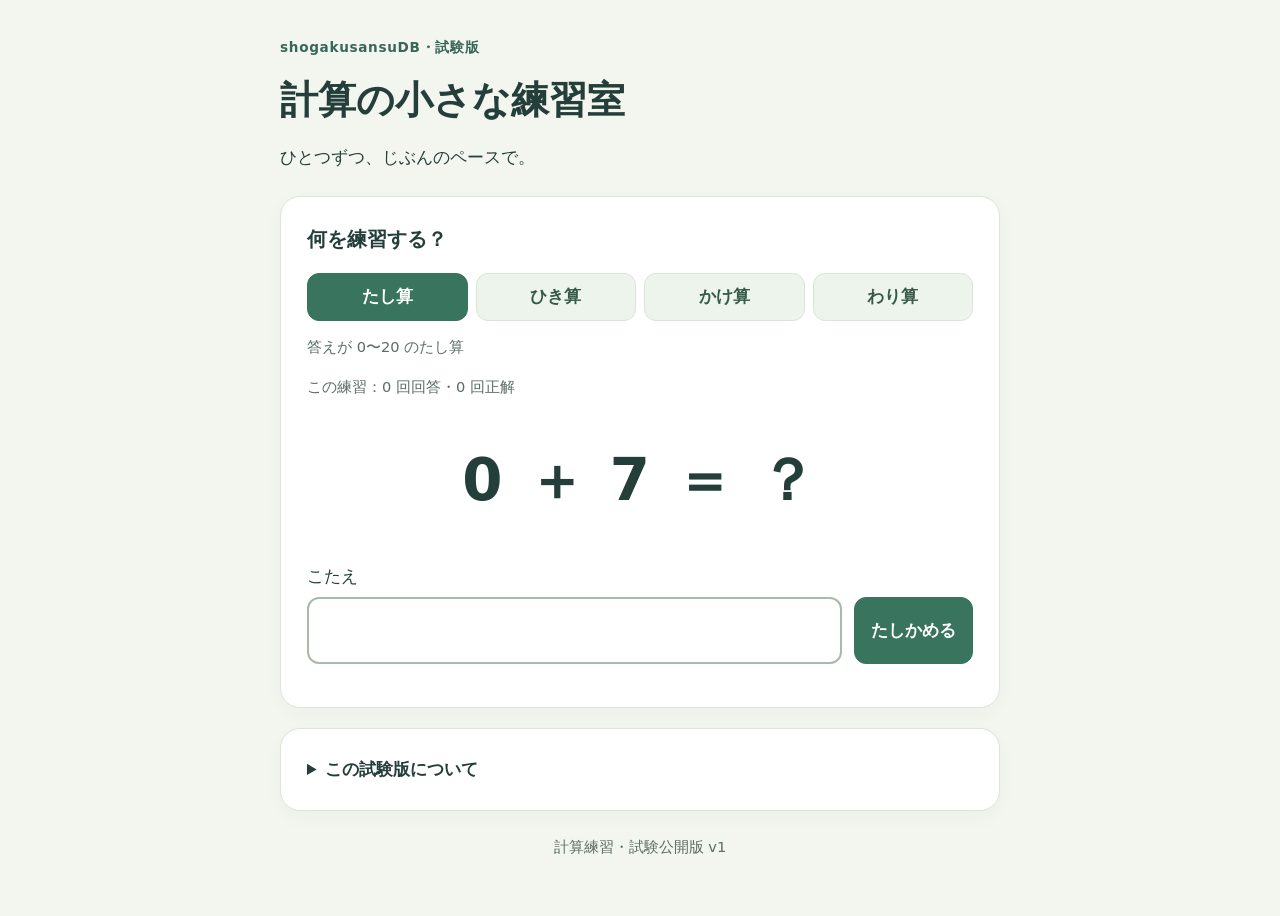
==== docs/index.html @ f967eb55 "Publish experimental arithmetic practice with provenance and verification" ====
<!doctype html>
<html lang="ja">
<head>
  <meta charset="utf-8"><meta name="viewport" content="width=device-width,initial-scale=1">
  <meta name="referrer" content="no-referrer">
  <meta http-equiv="Content-Security-Policy" content="default-src 'self'; script-src 'self'; style-src 'self'; connect-src 'none'; img-src 'none'; object-src 'none'; base-uri 'none'; form-action 'none'">
  <title>計算の小さな練習室｜shogakusansuDB 試験版</title>
  <link rel="stylesheet" href="./style.css"><script type="module" src="./client.mjs"></script>
</head>
<body>
  <main>
    <header><span class="tag">shogakusansuDB・試験版</span><h1>計算の小さな練習室</h1><p>ひとつずつ、じぶんのペースで。</p></header>
    <section class="card" aria-labelledby="practice-title">
      <h2 id="practice-title">何を練習する？</h2>
      <nav id="modes" aria-label="計算の種類">
        <button type="button" data-mode="add" aria-pressed="true">たし算</button><button type="button" data-mode="sub" aria-pressed="false">ひき算</button><button type="button" data-mode="mul" aria-pressed="false">かけ算</button><button type="button" data-mode="div" aria-pressed="false">わり算</button>
      </nav>
      <p id="range" class="muted"></p><p id="count" class="muted"></p>
      <p id="question" class="equation" aria-label="問題"></p>
      <form id="answer-form" novalidate>
        <label for="answer">こたえ</label><div class="answer-row"><input id="answer" type="text" inputmode="numeric" autocomplete="off" maxlength="8" aria-describedby="input-message"><button id="submit" type="submit">たしかめる</button></div>
      </form>
      <p id="input-message" role="status"></p>
      <section id="result" aria-live="polite" hidden><h2 id="verdict"></h2><p id="solution" class="solution"></p><p id="explanation"></p><button id="next" type="button">つぎの問題</button></section>
      <p id="storage-message" class="muted" role="status"></p>
    </section>
    <details class="card"><summary>この試験版について</summary>
      <p>一般的な四則計算だけの練習ツールです。問題文・説明・画面は、この試験版用にAIの支援で新しく作成しました。教科書の文章・画像や、既存DBの教材を配信していません。</p>
      <p>機械による全問題の数値検査と画面検査を行っています。教師による独立確認は未実施です。成績、理解度、苦手の原因や教育効果を判定する機能はありません。</p>
      <p>記録はこのブラウザー内だけに保存します。氏名の入力、広告、解析サービス、外部への回答送信はありません。ブラウザーのデータを消すと記録も消えます。</p>
      <p>公開ソースへの掲載は、第三者の権利や商用再利用を一括して許諾するものではありません。数学的な事実そのものに独占的な利用条件を設定しません。詳細は<a href="./NOTICE.txt">由来と利用条件</a>をご覧ください。</p>
      <button id="report" type="button">不具合の報告メモを保存</button><p id="report-message" role="status"></p>
      <p>保存したメモは自動送信されません。回答履歴はメモに含めません。報告先：<a href="mailto:yggdrasil.w@gmail.com?subject=shogakusansuDB%20%E8%A8%88%E7%AE%97%E8%A9%A6%E9%A8%93%E7%89%88">yggdrasil.w@gmail.com</a>（メールアプリが開きます）。</p>
      <button id="clear" type="button" class="secondary">この試験版の記録を消す</button>
    </details>
    <footer>計算練習・試験公開版 v1</footer>
  </main>
</body>
</html>
---- docs/style.css ----
:root{font-family:system-ui,sans-serif;color:#243e3a;background:#f3f6ee;line-height:1.7;font-size:17px}*{box-sizing:border-box}body{margin:0}main{max-width:760px;margin:auto;padding:32px 20px}header{margin-bottom:24px}h1{font-size:clamp(1.6rem,5vw,2.25rem);line-height:1.4;margin:12px 0}h2{font-size:1.15rem;margin:0 0 16px}.tag{color:#38675a;font-size:.8rem;font-weight:700;letter-spacing:.05em}.card{background:white;border:1px solid #dbe5d8;border-radius:20px;padding:26px;margin-bottom:20px;box-shadow:0 6px 20px #243e3a08}nav{display:grid;grid-template-columns:repeat(4,1fr);gap:8px}button,input{font:inherit}button{cursor:pointer;border:1px solid #39745e;background:#39745e;color:white;border-radius:12px;min-height:48px;padding:10px 16px;font-weight:600}nav button{padding:8px 4px;background:#edf4ec;color:#365948;border-color:#d8e5d6}nav button[aria-pressed=true]{background:#39745e;color:white;border-color:#39745e}button:hover{filter:brightness(.95)}button:disabled{opacity:.55;cursor:default}button:focus-visible,input:focus-visible,a:focus-visible,summary:focus-visible{outline:3px solid #d79925;outline-offset:3px}.muted,footer{color:#5b6d64;font-size:.86rem}.equation{font-size:clamp(2rem,8vw,3.4rem);font-weight:700;text-align:center;margin:32px 0;letter-spacing:.04em}.answer-row{display:flex;gap:12px;margin-top:6px}input{min-width:0;flex:1;width:100%;border:2px solid #a7bba9;border-radius:12px;padding:10px 14px;font-size:1.5rem}.solution{font-size:1.4rem;font-weight:700}#input-message{color:#8c461a}#result{border-top:1px solid #dbe5d8;margin-top:20px;padding-top:20px}summary{cursor:pointer;font-weight:700}.secondary{background:white;color:#365948}details p{font-size:.9rem}a{color:#286d54}footer{text-align:center;margin:24px 0}[hidden]{display:none!important}@media(max-width:440px){main{padding:24px 12px}.card{padding:20px 16px}nav{grid-template-columns:repeat(2,1fr)}.answer-row{gap:8px}.answer-row button{padding:10px 12px}#report,#clear{width:100%}}
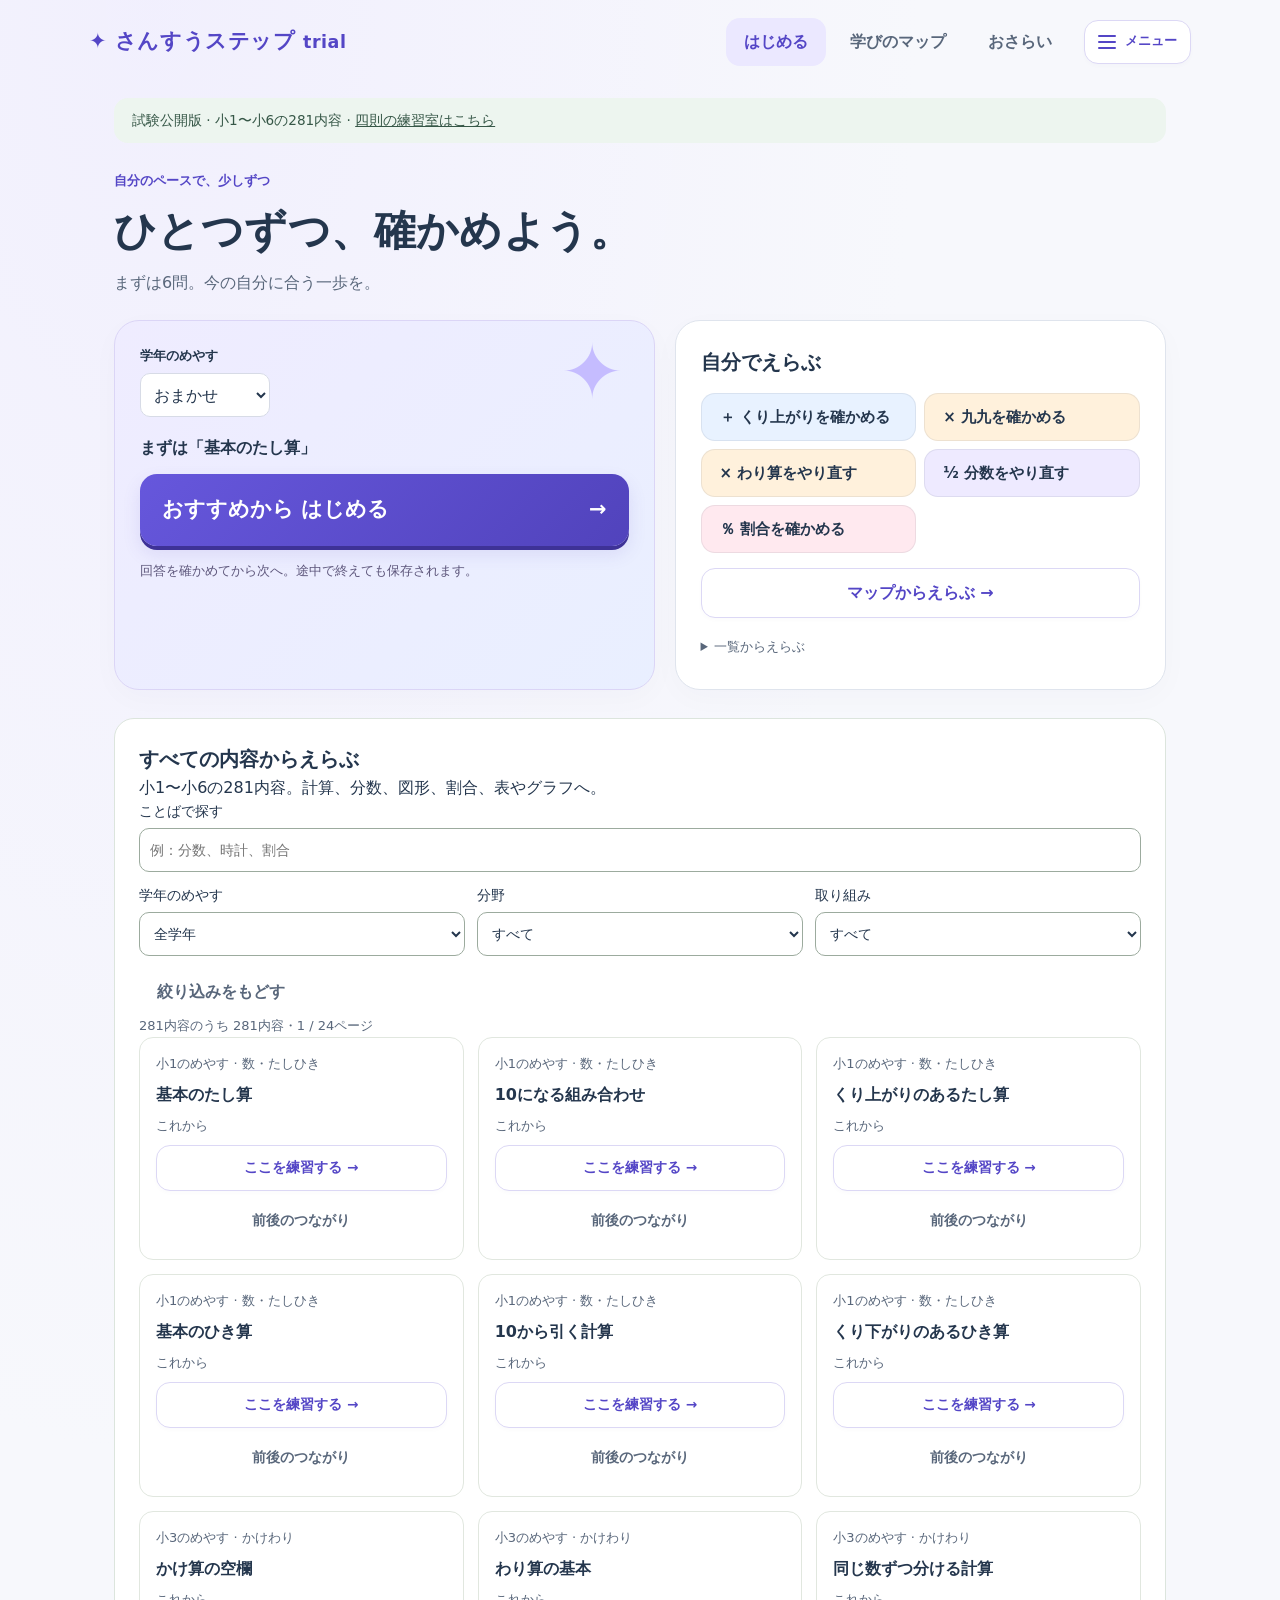
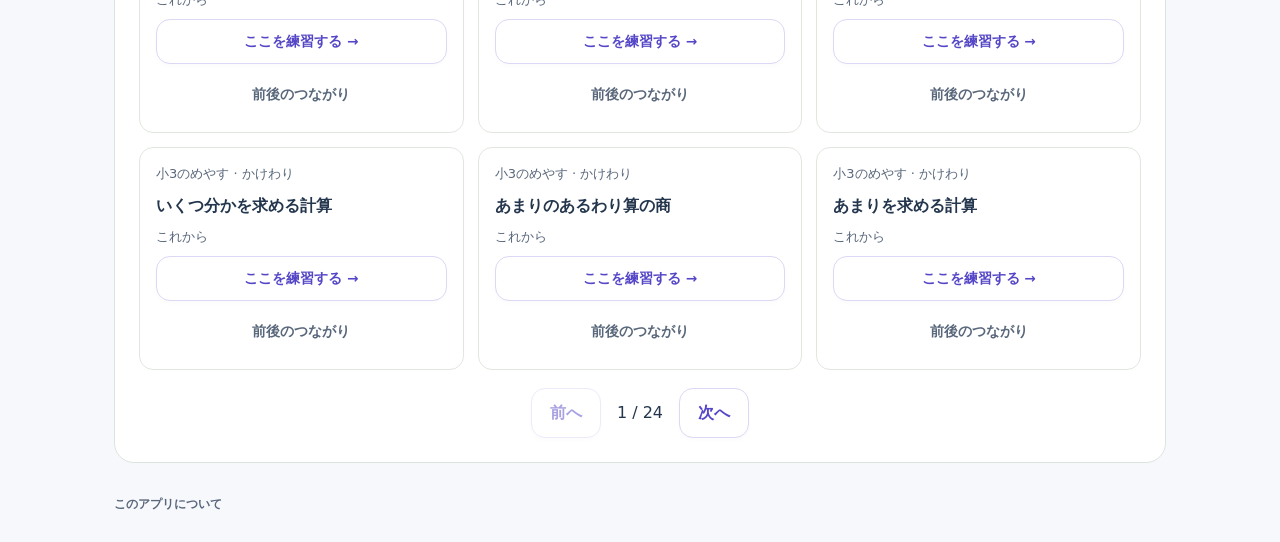
==== commit ca8347f9: "Expand trial to all 281 elementary math contents" ====
--- a/docs/index.html
+++ b/docs/index.html
@@ -1,39 +1,34 @@
-<!doctype html>
-<html lang="ja">
-<head>
-  <meta charset="utf-8"><meta name="viewport" content="width=device-width,initial-scale=1">
-  <meta name="referrer" content="no-referrer">
-  <meta http-equiv="Content-Security-Policy" content="default-src 'self'; script-src 'self'; style-src 'self'; connect-src 'none'; img-src 'none'; object-src 'none'; base-uri 'none'; form-action 'none'">
-  <title>計算の小さな練習室｜shogakusansuDB 試験版</title>
-  <link rel="stylesheet" href="./style.css"><script type="module" src="./client.mjs"></script>
-</head>
-<body>
-  <main>
-    <header><span class="tag">shogakusansuDB・試験版</span><h1>計算の小さな練習室</h1><p>ひとつずつ、じぶんのペースで。</p></header>
-    <section class="card" aria-labelledby="practice-title">
-      <h2 id="practice-title">何を練習する？</h2>
-      <nav id="modes" aria-label="計算の種類">
-        <button type="button" data-mode="add" aria-pressed="true">たし算</button><button type="button" data-mode="sub" aria-pressed="false">ひき算</button><button type="button" data-mode="mul" aria-pressed="false">かけ算</button><button type="button" data-mode="div" aria-pressed="false">わり算</button>
-      </nav>
-      <p id="range" class="muted"></p><p id="count" class="muted"></p>
-      <p id="question" class="equation" aria-label="問題"></p>
-      <form id="answer-form" novalidate>
-        <label for="answer">こたえ</label><div class="answer-row"><input id="answer" type="text" inputmode="numeric" autocomplete="off" maxlength="8" aria-describedby="input-message"><button id="submit" type="submit">たしかめる</button></div>
-      </form>
-      <p id="input-message" role="status"></p>
-      <section id="result" aria-live="polite" hidden><h2 id="verdict"></h2><p id="solution" class="solution"></p><p id="explanation"></p><button id="next" type="button">つぎの問題</button></section>
-      <p id="storage-message" class="muted" role="status"></p>
-    </section>
-    <details class="card"><summary>この試験版について</summary>
-      <p>一般的な四則計算だけの練習ツールです。問題文・説明・画面は、この試験版用にAIの支援で新しく作成しました。教科書の文章・画像や、既存DBの教材を配信していません。</p>
-      <p>機械による全問題の数値検査と画面検査を行っています。教師による独立確認は未実施です。成績、理解度、苦手の原因や教育効果を判定する機能はありません。</p>
-      <p>記録はこのブラウザー内だけに保存します。氏名の入力、広告、解析サービス、外部への回答送信はありません。ブラウザーのデータを消すと記録も消えます。</p>
-      <p>公開ソースへの掲載は、第三者の権利や商用再利用を一括して許諾するものではありません。数学的な事実そのものに独占的な利用条件を設定しません。詳細は<a href="./NOTICE.txt">由来と利用条件</a>をご覧ください。</p>
-      <button id="report" type="button">不具合の報告メモを保存</button><p id="report-message" role="status"></p>
-      <p>保存したメモは自動送信されません。回答履歴はメモに含めません。報告先：<a href="mailto:yggdrasil.w@gmail.com?subject=shogakusansuDB%20%E8%A8%88%E7%AE%97%E8%A9%A6%E9%A8%93%E7%89%88">yggdrasil.w@gmail.com</a>（メールアプリが開きます）。</p>
-      <button id="clear" type="button" class="secondary">この試験版の記録を消す</button>
-    </details>
-    <footer>計算練習・試験公開版 v1</footer>
-  </main>
-</body>
-</html>
+<!doctype html><html lang="ja">
+<meta charset="utf-8"><link rel="icon" href="data:,"><meta name="viewport" content="width=device-width, initial-scale=1"><title>さんすうステップ trial｜小1〜小6の算数</title><meta name="referrer" content="no-referrer"><link rel="stylesheet" href="./curriculum-trial.css"><link rel="stylesheet" href="./relearning.css">
+<body><header><a class="brand" href="./">✦ さんすうステップ <small>trial</small></a><nav aria-label="メニュー"><button id="go-home" class="nav active">はじめる</button><button id="go-map" class="nav">学びのマップ</button><button id="go-review" class="nav">おさらい <span id="due-count"></span></button></nav><button id="menu-toggle" class="menu-toggle secondary" aria-label="メニューと表示設定を開く" aria-haspopup="dialog" aria-controls="settings-drawer" aria-expanded="false"><span class="burger" aria-hidden="true"><i></i><i></i><i></i></span><span>メニュー</span></button></header>
+<main><p class="trial-banner">試験公開版 · 小1〜小6の281内容 · <a href="./arithmetic/">四則の練習室はこちら</a></p><div id="error" role="alert" hidden></div><div id="feedback" role="status" hidden></div>
+<section id="home"><div class="welcome"><span class="eyebrow">自分のペースで、少しずつ</span><h1>ひとつずつ、確かめよう。</h1><p>まずは6問。今の自分に合う一歩を。</p></div><div class="home-grid">
+<section class="start-card"><div class="spark" aria-hidden="true">✦</div><label for="auto-grade">学年のめやす</label><select id="auto-grade"><option value="">おまかせ</option><option value="1">1年</option><option value="2">2年</option><option value="3">3年</option><option value="4">4年</option><option value="5">5年</option><option value="6">6年</option></select><p id="recommended-label"></p><button id="start-recommended" class="big">おすすめから はじめる <span aria-hidden="true">→</span></button><small>回答を確かめてから次へ。途中で終えても保存されます。</small></section>
+<section class="pick-card"><h2>自分でえらぶ</h2><div id="entries" class="quick-picks"></div><button id="browse" class="secondary wide">マップからえらぶ →</button><details><summary>一覧からえらぶ</summary><div class="select-row"><select id="grade" aria-label="学年"><option value="">全学年</option><option value="1">1年</option><option value="2">2年</option><option value="3">3年</option><option value="4">4年</option><option value="5">5年</option><option value="6">6年</option></select><select id="topic" aria-label="学ぶ内容"></select></div><button id="start-selected" class="secondary">これをやってみる</button></details></section></div><section class="trial-browser" aria-labelledby="trial-browser-title">
+<h2 id="trial-browser-title">すべての内容からえらぶ</h2>
+<p>小1〜小6の281内容。計算、分数、図形、割合、表やグラフへ。</p>
+<label for="trial-search">ことばで探す<input id="trial-search" type="search" placeholder="例：分数、時計、割合" autocomplete="off"></label>
+<div class="trial-filters"><label>学年のめやす<select id="trial-grade"><option value="">全学年</option><option value="1">1年</option><option value="2">2年</option><option value="3">3年</option><option value="4">4年</option><option value="5">5年</option><option value="6">6年</option></select></label>
+<label>分野<select id="trial-area"><option value="">すべて</option><option value="0">数・たしひき</option><option value="1">かけわり</option><option value="2">小数・分数</option><option value="3">形・大きさ</option><option value="4">割合・変わり方</option><option value="5">表・グラフ</option><option value="6">考え方・式</option></select></label>
+<label>取り組み<select id="trial-progress"><option value="">すべて</option><option value="new">これから</option><option value="trying">やってみた</option><option value="checked">2問続けてできた</option><option value="review">おさらいの時期</option></select></label></div>
+<button id="trial-reset" class="quiet" type="button">絞り込みをもどす</button>
+<p id="trial-count" class="format" role="status" tabindex="-1"></p><div id="trial-catalog" class="trial-topics"></div>
+<div class="trial-pagination"><button id="trial-prev" class="secondary" type="button">前へ</button><span id="trial-page"></span><button id="trial-next" class="secondary" type="button">次へ</button></div></section><section id="summary" class="summary" hidden></section></section>
+<section id="map-screen" hidden><div class="screen-head"><div><h1>学びのマップ</h1><p>今日の取り組みから、次の一歩へ。</p></div><span id="map-count" class="pill"></span></div><div id="small-path" class="small-path"></div><details id="full-map"><summary>全体マップを自由に見る</summary><div id="domains" class="chips" aria-label="系統"></div><div class="map-toolbar"><div class="legend"><span>○ これから</span><span class="trying">● やってみた</span><span class="checked">✓ 2問できた</span><span class="review">↻ おさらい</span></div><label>学年 <select id="map-grade"><option value="">ぜんぶ</option><option value="1">1年</option><option value="2">2年</option><option value="3">3年</option><option value="4">4年</option><option value="5">5年</option><option value="6">6年</option></select></label></div><div id="tree-scroll" tabindex="0" aria-label="学びのつながり。横と縦にスクロールできます"><div id="tree"></div></div><p class="map-note">線は学びのつながり。色はここでの回答記録です。</p></details></section>
+<section id="review-screen" hidden><div class="screen-head"><div><h1>ちょっと、おさらい</h1><p>前にできたこと、覚えているかな？</p></div></div><div id="due" class="review-list"></div><details class="future"><summary>これからのおさらい</summary><div id="scheduled"></div></details></section>
+<section id="attempt" hidden><div class="attempt-top"><div><span id="mode" class="eyebrow"></span><h1 id="topic-title"></h1></div><button id="pause" class="quiet">おしまい</button></div><div id="steps" class="step-dots" aria-label="今回の取り組み"></div><div class="progress"><span id="bar"></span></div><div id="counter"></div><div class="problem-card"><div class="problem-scroll"><p id="question"></p><div id="visual-task" hidden></div><div id="choice-answers" class="answer-choices" hidden></div></div><form id="answer-form"><div id="answer-fields"></div><div id="format" class="format"></div><div class="answer-actions"><button type="submit" id="check-answer">答えを確かめる</button><button type="button" class="quiet" id="skip">わからない</button></div></form></div><div class="help-actions"><button id="hint" class="secondary">💡 ヒント</button><button id="reveal" class="secondary">答えと図解を見る</button></div></section>
+<section id="result-screen" hidden aria-labelledby="result-title">
+<div class="result-stamp" id="result-mark" aria-hidden="true"></div><h1 id="result-title" tabindex="-1"></h1>
+<div class="result-card"><p id="result-question"></p><div id="result-visual" hidden></div><p id="result-response"></p><p id="result-evidence" class="format"></p></div>
+<div class="result-actions"><button id="review-answer" class="secondary">この問題の答えと考え方を見る</button><button id="next-question">次の問題へ →</button></div><button id="finish-result" class="quiet">ここで終えて保存する</button></section></main><footer><button id="about" class="quiet">このアプリについて</button></footer>
+<dialog id="support-dialog" aria-labelledby="support-title"><div class="dialog-head"><h2 id="support-title">一緒に確かめましょう</h2><button id="close-support" class="quiet" aria-label="解説を閉じる">✕</button></div><div class="dialog-scroll"><div id="support" hidden></div><div id="textbook-lesson" hidden></div></div><button id="back-question" class="wide">閉じて戻る</button></dialog>
+<dialog id="node-dialog" aria-labelledby="node-title"><div class="dialog-head"><h2 id="node-title"></h2><button id="close-node" class="quiet" aria-label="内容を閉じる">✕</button></div><div class="dialog-scroll"><p id="node-status" class="pill"></p><div id="node-relations"></div></div><button id="node-start" class="wide">ここをやってみる →</button></dialog>
+<dialog id="about-dialog" aria-labelledby="about-title"><h2 id="about-title">さんすうステップ</h2><p>回答はこのブラウザーに保存されます。別の端末とは同期しません。</p><p>マップの「2問できた」は、別の問題をヒントなしで2回続けて答えた記録です。内容ぜんぶの理解を決めるものではありません。</p><p>問題えらびやおさらいの間隔は試作中です。</p><button id="export-record" class="secondary">記録を書き出す</button><label for="import-record">書き出した記録を選ぶ</label><input id="import-record" type="file" accept=".json,application/json"><p id="restore-status" role="status"></p><button id="confirm-restore" class="secondary" disabled>確認した記録で復元する</button><button id="export-recovery" class="secondary">復元前の控えを書き出す</button><button id="erase-record" class="quiet">このブラウザーの記録を消す</button><details class="trial-scope"><summary>試験版の範囲・記録・報告</summary>
+<p>全281内容に問題・採点・ヒント・図解・おさらいを接続した試験版です。作図や自由な説明を評価する機能は、まだありません。学年は選ぶためのめやすです。</p>
+<p>教材の本文や画像をそのまま配信せず、このプロジェクトで作成した問題文・計算で描く図・解説を使っています。AIの支援による制作・機械検証を含み、独立教師による全面確認は未実施です。回答記録は理解全体や苦手の原因、教育効果の判定ではありません。</p>
+<p>記録はこのブラウザーに保存します。広告・課金・解析サービス・外部への回答送信はありません。メニューから記録の書き出し・復元ができます。以前の四則trialの記録はそのまま残し、<a href="./arithmetic/">四則の練習室</a>で再開できます。</p>
+<p><a href="./NOTICE.txt">由来と利用条件</a> · <a href="./manifest.json">配信ファイルと検証範囲</a></p>
+<button id="trial-report" class="secondary" type="button">不具合の報告メモを保存</button><p id="trial-report-status" role="status"></p>
+<p>自動送信はしません。報告先：<a href="mailto:yggdrasil.w@gmail.com?subject=shogakusansuDB%20trial">yggdrasil.w@gmail.com</a></p></details><button id="close-about" class="wide">とじる</button></dialog>
+<dialog id="settings-drawer" aria-labelledby="settings-title"><div class="dialog-head"><div><span class="eyebrow">自分に合う、学びの時間</span><h2 id="settings-title">メニューと表示設定</h2></div><button id="close-settings" class="quiet" aria-label="メニューを閉じる">✕</button></div><nav class="drawer-nav" aria-label="画面をえらぶ"><button data-nav="go-home">はじめる <span aria-hidden="true">→</span></button><button data-nav="go-map">学びのマップ <span aria-hidden="true">→</span></button><button data-nav="go-review">おさらい <span aria-hidden="true">→</span></button></nav><p id="drawer-learning-note" class="format" hidden>今の取り組みを終えると、画面を切り替えられます。</p><section class="display-settings"><h3>読みやすさと動き</h3><fieldset><legend>文字の大きさ</legend><div class="setting-options"><label><input type="radio" name="text-size" value="standard" checked>標準</label><label><input type="radio" name="text-size" value="large">大きめ</label><label><input type="radio" name="text-size" value="extra">さらに大きめ</label></div></fieldset><fieldset><legend>画面の動き</legend><div class="setting-options"><label><input type="radio" name="motion" value="system" checked>端末に合わせる</label><label><input type="radio" name="motion" value="reduce">ひかえめ</label></div><p class="format">ひかえめでは、タップの波紋や自動再生を止めます。図解は一段ずつ進められます。</p></fieldset><label class="setting-toggle"><span>数える問題をりんごの絵にする<small>丸の表示にも切り替えられます</small></span><input id="picture-objects" type="checkbox" checked></label><p class="settings-preview">ひとつずつ、確かめよう。<span>12 ＋ 8 ＝ ?</span></p><p class="format">表示設定はこのブラウザーに保存されます。</p></section><button id="record-menu" class="secondary">学習記録の書き出し・復元</button><button id="settings-done" class="wide">この設定で戻る</button></dialog>
+<script src="./browser-client.js"></script><script src="./display-settings.js"></script><script src="./measurement-renderer.js"></script><script src="./textbook-renderer.js"></script><script src="./visual-renderer.js"></script><script src="./curriculum-trial.js"></script><script src="./relearning-ui.js"></script></body></html>
--- a/docs/curriculum-trial.css
+++ b/docs/curriculum-trial.css
@@ -0,0 +1 @@
+.trial-banner{padding:12px 18px;margin:0 0 24px;border-radius:14px;background:#edf5ef;color:#365747;font-size:.85rem}.trial-banner a{color:inherit}.trial-browser{margin-top:28px;padding:24px;background:#fff;border:1px solid #dce5dd;border-radius:20px}.trial-browser h2{margin-top:0}.trial-filters{display:grid;grid-template-columns:repeat(3,minmax(0,1fr));gap:12px;margin:12px 0}.trial-browser label{display:grid;gap:6px;font-size:.86rem}.trial-browser input,.trial-browser select{width:100%;min-width:0;font:inherit;padding:10px;border:1px solid #9cab9e;border-radius:10px;background:white}.trial-topics{display:grid;grid-template-columns:repeat(3,minmax(0,1fr));gap:14px}.trial-topic{min-width:0;border:1px solid #e1e7df;border-radius:14px;padding:16px;display:flex;flex-direction:column;gap:8px}.trial-topic h3{font-size:1rem;margin:0;overflow-wrap:anywhere;flex:1}.trial-topic p{margin:0}.trial-topic button{width:100%;min-height:44px;font-size:.85rem}.trial-pagination{display:flex;align-items:center;justify-content:center;gap:16px;margin-top:18px}.trial-pagination button{min-height:44px}.trial-scope{font-size:.86rem}.trial-scope summary{cursor:pointer}.trial-scope a{color:#286550}.trial-scope button{margin:8px 0}#trial-search:focus-visible{outline:3px solid #c89328;outline-offset:3px}@media(max-width:700px){.trial-topics{grid-template-columns:repeat(2,minmax(0,1fr))}.trial-filters{grid-template-columns:1fr 1fr}.trial-filters label:last-child{grid-column:1/-1}}@media(max-width:440px){.trial-browser{padding:16px}.trial-topics{grid-template-columns:1fr}.trial-filters{gap:8px}.trial-pagination{gap:10px}}
--- a/docs/relearning.css
+++ b/docs/relearning.css
@@ -0,0 +1,83 @@
+:root{color-scheme:light;--ink:#24364d;--muted:#697589;--line:#e4e8ef;--accent:#6457db;--green:#137c61;--orange:#a3610e}*{box-sizing:border-box}[hidden]{display:none!important}body{margin:0;background:#f6f7fc;color:var(--ink);font-family:system-ui,'Yu Gothic',sans-serif;line-height:1.6}button,input,select{font:inherit}button{border:0;border-radius:14px;background:var(--accent);color:white;padding:11px 18px;min-height:44px;cursor:pointer;font-weight:700;transition:transform .15s,background .15s}button:hover{filter:brightness(.97);transform:translateY(-1px)}button:disabled{opacity:.5;cursor:wait}button:focus-visible,a:focus-visible,input:focus-visible,select:focus-visible,summary:focus-visible{outline:3px solid #f0b639;outline-offset:3px}a{color:var(--accent)}header{max-width:1150px;margin:auto;display:flex;align-items:center;justify-content:space-between;padding:18px 24px;gap:20px}.brand{text-decoration:none;font-size:21px;font-weight:850;white-space:nowrap}nav{display:flex;gap:6px}.nav,.quiet{background:transparent;color:var(--muted)}.nav.active{background:#ebe8ff;color:var(--accent)}main{max-width:1100px;margin:auto;padding:14px 24px 20px}h1,h2,p{margin:0}h1{font-size:clamp(28px,4vw,42px);line-height:1.35;letter-spacing:.01em}h2{font-size:20px}.eyebrow{color:var(--accent);font-size:13px;font-weight:700}.welcome{margin:10px 0 25px}.welcome h1{margin:10px 0}.welcome p,.screen-head p{color:var(--muted)}.home-grid{display:grid;grid-template-columns:1.1fr 1fr;gap:20px}.start-card,.pick-card{background:white;border-radius:25px;padding:25px;border:1px solid var(--line)}.start-card{position:relative;background:#eeeaff;overflow:hidden}.spark{position:absolute;right:30px;top:14px;font-size:75px;color:#c5bcff;line-height:1}.start-card label{display:block;font-size:13px;font-weight:700;margin-bottom:6px}.start-card select{position:relative;width:130px}.start-card p{font-weight:700;margin:18px 0 13px;min-height:26px}.big{width:100%;display:flex;justify-content:space-between;font-size:21px;padding:19px 22px;border-radius:17px;box-shadow:0 5px 0 #463aac}.start-card small{display:block;color:#746b96;font-size:12px;margin-top:15px}.quick-picks{display:grid;grid-template-columns:repeat(2,1fr);gap:8px;margin:15px 0}.quick-picks button{background:#f2f4fa;color:var(--ink);font-size:14px;text-align:left}.secondary{background:white;color:var(--accent);border:1px solid #dcd8f5}.wide{width:100%}details{margin-top:13px}summary{cursor:pointer;font-size:13px;color:var(--muted);padding:6px 0}.select-row{display:flex;gap:8px;margin-bottom:8px}select,input{border:1px solid #d7dbe6;background:white;color:var(--ink);border-radius:10px;padding:9px;max-width:100%}#topic{flex:1;min-width:0}.summary{background:#e6f5ee;border-radius:18px;padding:18px 22px;margin-top:20px}.summary h2{margin-bottom:5px}.summary p{color:#49685e}.summary button{margin-top:10px}#feedback{background:#e6f5ee;color:#24664f;border-radius:12px;padding:10px 18px;margin:0 auto 12px;font-weight:700}#feedback.incorrect{background:#fff1dc;color:#86540f}#error{background:#fff0eb;color:#9a3e29;padding:12px;border-radius:12px;margin-bottom:12px}footer{max-width:1100px;margin:auto;padding:0 24px 15px;display:flex;justify-content:space-between;align-items:center;font-size:12px}footer button{font-size:12px;padding-left:0}footer a{color:var(--muted)}.screen-head{display:flex;justify-content:space-between;align-items:center;margin:8px 0 18px;gap:15px}.screen-head h1{font-size:29px}.screen-head p{font-size:14px;margin-top:5px}.pill{display:inline-block;background:#eeebfc;color:var(--accent);border-radius:20px;padding:6px 12px;font-size:13px;white-space:nowrap}.chips{display:flex;gap:7px;overflow:auto;padding-bottom:5px}.chips button{background:#edf0f7;color:var(--muted);font-size:13px;white-space:nowrap}.chips button.active{background:var(--accent);color:white}.map-toolbar{display:flex;align-items:center;justify-content:space-between;gap:12px;margin:12px 0;font-size:12px}.legend{display:flex;gap:12px;flex-wrap:wrap;color:var(--muted)}.checked{color:var(--green)}.trying{color:var(--accent)}.review{color:var(--orange)}#tree-scroll{height:clamp(300px,57vh,620px);overflow:auto;background:#fff;border:1px solid var(--line);border-radius:18px;position:relative;overscroll-behavior:contain}#tree{position:relative;min-width:100%;min-height:100%}.tree-grade{position:absolute;top:0;height:35px;display:grid;place-items:center;font-weight:750;font-size:13px;color:var(--muted);background:#f4f5fb;border-bottom:1px solid var(--line)}.tree-node{position:absolute;min-height:0;height:60px;padding:5px 8px;font-size:12px;line-height:1.35;text-align:left;border:1px solid #d9deea;border-radius:12px;background:white;color:var(--ink);display:flex;gap:6px;align-items:center}.tree-node.checked{background:#e1f5ec;border-color:#9bd3ba;color:#15644c}.tree-node.trying{background:#eeebff;border-color:#b8aff0;color:#5b47bf}.tree-node.review{background:#fff1d7;border-color:#efcb86;color:#845210}.tree-node.related{outline:3px solid #c9bfff}.tree-node .mark{font-size:18px;font-weight:850}.tree-node .node-label{display:-webkit-box;-webkit-box-orient:vertical;-webkit-line-clamp:3;overflow:hidden}.tree-links{position:absolute;inset:0;pointer-events:none}.tree-links path{fill:none;stroke:#ddd7f6;stroke-width:1.5}.tree-links path.highlight{stroke:#7864ce;stroke-width:2.5}.map-note{font-size:12px;color:var(--muted);margin-top:8px}.review-list{display:grid;grid-template-columns:1fr 1fr;gap:12px}.review-row{background:white;border:1px solid var(--line);border-radius:16px;padding:16px;display:flex;align-items:center;justify-content:space-between;gap:10px}.future{margin:20px 0}.scheduled-row{display:flex;justify-content:space-between;gap:12px;border-bottom:1px solid var(--line);padding:8px;font-size:14px}.empty{padding:30px;background:white;border-radius:20px;color:var(--muted)}#attempt{max-width:760px;margin:auto}.attempt-top{display:flex;align-items:center;justify-content:space-between;gap:10px}.attempt-top h1{font-size:21px;margin-top:4px}.progress{height:6px;background:#e6e2f4;border-radius:8px;margin:12px 0 4px}.progress span{display:block;height:100%;background:var(--accent);border-radius:8px;transition:width .3s}#counter{text-align:right;font-size:12px;color:var(--muted);margin-bottom:8px}.problem-card{background:white;border:1px solid var(--line);border-radius:23px;overflow:hidden}.problem-scroll{max-height:calc(100dvh - 350px);min-height:130px;overflow:auto;padding:20px 25px;overscroll-behavior:contain}#question{font-size:clamp(19px,3vw,25px);white-space:pre-line;overflow-wrap:anywhere;line-height:1.65}.visual-board{padding:8px;border-radius:12px;background:#f7f8fc;margin-top:10px}.visual-board svg{display:block;width:100%;max-height:260px;height:auto}.visual-row{display:flex;gap:16px;align-items:center;flex-wrap:wrap}.object-dot,.object-square{font-size:32px;color:var(--accent)}.diagram-description{position:absolute;width:1px;height:1px;clip-path:inset(50%);overflow:hidden}.diagram-choices{display:none}.answer-choices{display:grid;grid-template-columns:1fr 1fr;gap:8px;margin-top:15px}.answer-choices button{background:#f1effc;color:var(--ink);text-align:left;font-size:15px;border:2px solid transparent}.answer-choices button.selected{background:#e2dcff;border-color:var(--accent)}#answer-form{border-top:1px solid var(--line);padding:14px 25px;background:#fafaff;display:grid;grid-template-columns:1fr auto;gap:8px 15px;align-items:center}#answer-fields{display:flex;gap:8px;align-items:center;flex-wrap:wrap}#answer-fields label{font-size:12px;color:var(--muted);display:flex;align-items:center;gap:6px}#answer-fields input{width:115px;font-size:24px;padding:6px 10px}.answer-actions{display:flex;gap:5px;grid-column:2;grid-row:1 / span 2}.format{font-size:12px;color:var(--muted)}.input-switch{background:transparent;color:var(--accent);font-size:12px;padding:4px;min-height:32px}.help-actions{display:flex;justify-content:center;gap:10px;margin:12px 0}.help-actions button{font-size:14px}dialog{border:0;border-radius:23px;box-shadow:0 25px 100px #24314b40;padding:22px;width:min(700px,calc(100% - 24px));max-height:90dvh;color:var(--ink)}dialog::backdrop{background:#27314770;backdrop-filter:blur(3px)}.dialog-head{display:flex;align-items:center;justify-content:space-between;gap:15px;margin-bottom:10px}.dialog-scroll{max-height:calc(90dvh - 160px);overflow:auto;overscroll-behavior:contain;margin-bottom:15px}#support{white-space:pre-line;line-height:1.8;background:#f4f1ff;border-radius:12px;padding:14px;margin-bottom:10px}#textbook-lesson .visual-board svg{max-height:300px}.lesson-controls{display:flex;gap:6px;flex-wrap:wrap}.lesson-controls button{font-size:13px;padding:8px 12px}.relation-list{display:flex;flex-wrap:wrap;gap:7px;margin:8px 0 18px}.relation-list button{font-size:13px}.relation-heading{font-size:14px;color:var(--muted);margin-top:15px}#about-dialog p{margin:12px 0;font-size:14px}@media(max-width:700px){header{padding:12px 14px;flex-direction:column;gap:8px;align-items:stretch}.brand{font-size:19px}nav{justify-content:space-between}.nav{font-size:12px;padding:8px;min-height:38px}main{padding:8px 14px 12px}.welcome{margin:8px 0 16px}.welcome h1{font-size:28px}.welcome h1 br{display:none}.welcome p{font-size:14px}.home-grid{grid-template-columns:1fr;gap:12px}.start-card,.pick-card{padding:17px;border-radius:20px}.start-card p{margin:10px 0;font-size:14px}.big{font-size:18px;padding:15px}.start-card small{font-size:11px;margin-top:12px}.spark{font-size:55px}.pick-card h2{font-size:17px}.quick-picks{margin:10px 0;gap:6px}.quick-picks button{font-size:13px;padding:9px;min-height:38px}.pick-card details{margin-top:5px}.screen-head h1{font-size:24px}.screen-head p{font-size:12px}.map-toolbar{align-items:flex-start;gap:5px}.legend{gap:5px 10px;font-size:10px;max-width:240px}.map-toolbar select{padding:4px}.review-list{grid-template-columns:1fr}.attempt-top h1{font-size:18px}.problem-scroll{max-height:calc(100dvh - 390px);padding:15px;min-height:125px}.visual-board svg{max-height:190px}#answer-form{padding:12px 15px;grid-template-columns:1fr}.answer-actions{grid-column:1;grid-row:auto;justify-content:space-between}.answer-actions button[type=submit]{flex:1}#answer-fields input{width:100px;font-size:22px}#question{font-size:19px}.answer-choices{grid-template-columns:1fr}.answer-choices button{font-size:14px;padding:10px}.help-actions{margin:8px 0}footer{padding:0 14px 8px}dialog{padding:16px}.screen-head{margin-top:6px}}@media(prefers-reduced-motion:reduce){*{animation:none!important;transition:none!important;scroll-behavior:auto!important}}
+body.learning header{height:65px;padding:10px 24px;flex-direction:row}body.learning header nav,body.learning footer{display:none}body.learning main{height:calc(100dvh - 65px);display:flex;flex-direction:column;padding-bottom:10px}body.learning #attempt{flex:1;min-height:0;display:flex;flex-direction:column;width:100%}body.learning #feedback,body.learning .attempt-top,body.learning .help-actions,body.learning #answer-form{flex-shrink:0}body.learning .problem-card{flex:1;min-height:0;display:flex;flex-direction:column}body.learning .problem-scroll{flex:1;min-height:0;max-height:none}#textbook-lesson .actions{display:flex;gap:7px;flex-wrap:wrap;margin-top:12px}#textbook-lesson .actions button{font-size:13px;padding:8px 12px}
+.home-grid>*{min-width:0}.select-row{min-width:0;width:100%}.select-row select{min-width:0}body:not(.learning) #home details select{width:100%}#home .select-row #grade{width:86px;flex-shrink:0}
+.summary{display:flex;justify-content:space-between;align-items:center;gap:8px}.summary button{margin-top:0;font-size:13px;min-height:38px}.welcome h1 br{display:none}@media(max-width:700px){.welcome h1{font-size:28px}.start-card label{display:inline-block;margin:0 10px 0 0}.summary{padding:12px 15px;font-size:14px;margin-top:12px}}
+#summary{display:flex;justify-content:space-between;align-items:center;gap:8px}#summary button{margin-top:0;font-size:13px;min-height:38px}@media(max-width:700px){#home .start-card label{display:inline-block;margin:0 10px 0 0}#summary{padding:12px 15px;font-size:14px;margin-top:12px}}
+#textbook-lesson .diagram-choices{display:block}.problem-scroll.equation{display:grid;place-items:center}.problem-scroll.equation #question{font-size:clamp(30px,5vw,48px);font-weight:750}
+.math-fraction{display:inline-flex;flex-direction:column;align-items:stretch;vertical-align:middle;line-height:1.05;text-align:center;margin:0 .15em;font-variant-numeric:tabular-nums;white-space:nowrap}.math-fraction .fraction-numerator{display:block;padding:0 .18em .12em;border-bottom:.065em solid currentColor;min-width:.85em}.math-fraction .fraction-denominator{display:block;padding:.12em .18em 0}.fraction-input{display:flex;flex-direction:column;align-items:stretch;gap:6px;padding:0 5px}#answer-fields .fraction-input label{display:flex;justify-content:flex-end}#answer-fields .fraction-input label:first-child{padding-bottom:7px;border-bottom:2px solid var(--ink)}#answer-fields .fraction-input input{text-align:center;width:100px;padding:3px 8px;font-size:22px}#answer-fields .fraction-input label{font-size:11px}
+.fraction-input{margin-left:30px}#answer-fields .fraction-input label{position:relative}.fraction-field-label{position:absolute;right:calc(100% + 8px);white-space:nowrap}
+/* Small, concrete steps and a quiet space to review each answer. */
+.topic-pick{background:var(--topic-color,#eeeaff);color:var(--ink);text-align:left;border:1px solid #24364d15;overflow-wrap:anywhere}.quick-picks .topic-pick{background:var(--topic-color)}.chips button:not(.active){background:var(--topic-color)}
+.small-path{background:white;border:1px solid var(--line);border-radius:22px;padding:22px;display:grid;gap:12px;margin-bottom:18px}.small-path h2:not(:first-child){margin-top:8px}.small-path>button{font-size:19px;width:100%}.path-relations{display:grid;grid-template-columns:repeat(3,1fr);gap:10px}#full-map>summary{font-size:16px;color:var(--accent);font-weight:700;padding:12px 0}
+#summary{display:block}#summary h2{font-size:20px}.summary-records{display:grid;grid-template-columns:repeat(3,1fr);gap:12px;margin:15px 0}.summary-record{background:#ffffffba;border-radius:14px;padding:14px;font-size:13px}.summary-record p{margin-top:5px}#summary button{margin-top:5px}
+.step-dots{display:flex;gap:6px;flex-shrink:0;margin-top:10px}.step-dots span{width:27px;height:27px;border-radius:50%;background:#eeebfc;color:var(--muted);display:grid;place-items:center;font-size:12px;font-weight:750}.step-dots .done{background:#d9f3e6;color:var(--green)}.step-dots .current{background:var(--accent);color:white}#topic-title{background:var(--topic-color);padding:3px 10px;border-radius:10px}.help-actions #hint{background:#fff4d9;color:#805716}.help-actions #reveal{background:#e8f2ff;color:#275b88}
+#result-screen{max-width:760px;margin:12px auto 24px}#result-title{font-size:clamp(23px,4vw,32px);margin:10px 0 18px}.result-stamp{width:52px;height:52px;display:grid;place-items:center;border-radius:18px;background:#fff1d7;font-size:28px}.correct .result-stamp{background:#d9f3e6;color:var(--green);animation:stamp-in .25s ease-out}.result-card{background:white;border-radius:22px;border:1px solid var(--line);padding:24px;overflow-wrap:anywhere}#result-question{white-space:pre-line;font-size:21px}#result-response{background:#f2efff;border-radius:12px;padding:12px;margin:16px 0;font-weight:700}.result-actions{display:flex;gap:12px;justify-content:space-between;margin-top:18px}.result-actions button{flex:1}#result-visual .diagram-choices{display:none}
+@keyframes stamp-in{from{transform:scale(.85)}to{transform:scale(1)}}
+@media(max-width:700px){.small-path{padding:17px}.path-relations,.summary-records{grid-template-columns:1fr}.result-actions{flex-direction:column}.result-card{padding:18px}#result-question{font-size:18px}.step-dots{gap:5px}.step-dots span{width:23px;height:23px}.progress{margin-top:6px}#map-count{white-space:normal}.screen-head{flex-wrap:wrap}#summary{padding:17px}#summary h2{font-size:18px}}
+@media(prefers-reduced-motion:reduce){.correct .result-stamp{animation:none}}
+
+/* A quiet paper surface, clearer controls, and browser-local reading settings. */
+:root{--reading-scale:1;--accent:#5446c6;--muted:#59677b;--line:#dfe4ed}
+:root[data-text-size=large]{--reading-scale:1.15}
+:root[data-text-size=extra]{--reading-scale:1.3}
+body{background:radial-gradient(ellipse at 12% 0%,#ece8ff88,transparent 48%),#f7f8fc}
+header{gap:14px}.brand{letter-spacing:.025em}header>nav{margin-left:auto}
+button{position:relative;overflow:hidden;touch-action:manipulation;transition:transform .16s ease,box-shadow .16s ease,background .16s ease}
+button:active:not(:disabled){transform:translateY(1px) scale(.98)}
+button:disabled{cursor:default}
+.secondary{box-shadow:0 2px 4px #24364d05}
+.start-card,.pick-card,.small-path,.result-card{box-shadow:0 8px 30px #27344d06}
+.start-card{background:linear-gradient(135deg,#efecff,#e9efff);border-color:#dbd5f6}
+.big{background:linear-gradient(135deg,#6657dc,#5143bc);box-shadow:0 4px 0 #3e3297,0 8px 18px #5547bc20}
+.big:active:not(:disabled){box-shadow:0 1px 0 #3e3297;transform:translateY(3px)}
+.welcome p{font-size:calc(16px * var(--reading-scale))}
+.eyebrow,.start-card label,summary,.format{font-size:calc(13px * var(--reading-scale))}
+.start-card small{font-size:calc(13px * var(--reading-scale));color:#5e577c}
+.quick-picks button,.answer-choices button,.help-actions button{font-size:calc(15px * var(--reading-scale));min-height:48px}
+#question,#result-question{font-size:calc(clamp(19px,3vw,25px) * var(--reading-scale))}
+.problem-scroll.equation #question{font-size:calc(clamp(30px,5vw,48px) * var(--reading-scale))}
+#support,.lesson-caption,.settings-preview{font-size:calc(17px * var(--reading-scale))}
+.answer-choices button{border:2px solid #e8e4f8;background:#f7f5ff;border-radius:15px;line-height:1.65}
+.answer-choices button.selected{border-color:var(--accent);box-shadow:inset 4px 0 var(--accent);background:#ece7ff}
+select,input{min-height:44px}#answer-fields input:focus{border-color:var(--accent);box-shadow:0 0 0 3px #6457db16}
+.menu-toggle{display:flex;align-items:center;gap:9px;white-space:nowrap;font-size:13px;padding:10px 13px;flex-shrink:0}
+.burger{display:flex;flex-direction:column;gap:4px;width:18px}.burger i{display:block;height:2px;width:100%;border-radius:2px;background:currentColor}
+#menu-toggle[aria-expanded=true] .burger i:first-child{transform:translateY(6px) rotate(45deg)}
+#menu-toggle[aria-expanded=true] .burger i:nth-child(2){opacity:0}
+#menu-toggle[aria-expanded=true] .burger i:last-child{transform:translateY(-6px) rotate(-45deg)}
+.burger i{transition:transform .2s,opacity .2s}
+#settings-drawer{position:fixed;inset:0 0 0 auto;margin:0;width:min(420px,100%);height:100dvh;max-height:100dvh;border-radius:26px 0 0 26px;padding:26px;overflow-y:auto;overscroll-behavior:contain}
+#settings-drawer[open]{animation:drawer-in .22s ease-out}
+#settings-drawer h2{font-size:21px;margin-top:6px}#settings-drawer h3{font-size:17px;margin:0 0 14px}
+.drawer-nav{display:grid;gap:8px;margin:22px 0}.drawer-nav button{display:flex;width:100%;justify-content:space-between;text-align:left;background:#f3f4f9;color:var(--ink)}
+.drawer-nav button.active{background:#ebe7ff;color:var(--accent)}
+.display-settings{border-top:1px solid var(--line);padding-top:20px;margin:18px 0}
+.display-settings fieldset{padding:0;border:0;margin:0 0 20px;min-width:0}.display-settings legend{font-size:14px;font-weight:700;margin-bottom:9px}
+.setting-options{display:flex;flex-wrap:wrap;gap:8px}.setting-options label{display:flex;align-items:center;gap:7px;border:1px solid var(--line);border-radius:12px;padding:10px;font-size:14px;cursor:pointer;min-height:46px}
+.setting-options label:has(input:checked){background:#eeebff;border-color:var(--accent);color:var(--accent)}
+.setting-options input,.setting-toggle input{width:18px;height:18px;min-height:0;margin:0;accent-color:var(--accent);flex-shrink:0}
+.display-settings .format{margin-top:10px}
+.setting-toggle{display:flex;align-items:center;justify-content:space-between;gap:15px;font-size:14px;cursor:pointer}.setting-toggle small{display:block;color:var(--muted);font-size:12px;margin-top:4px}
+.settings-preview{background:#f6f4ff;border-radius:15px;padding:18px;margin-top:20px;line-height:1.8}.settings-preview span{display:block;font-weight:700;font-variant-numeric:tabular-nums}
+.tap-ripple{position:absolute;border-radius:50%;pointer-events:none;background:currentColor;opacity:0;transform:translate(-50%,-50%) scale(0);animation:tap-wave .5s ease-out}
+.picture-object{font-size:0;display:inline-flex;align-items:center;justify-content:center;width:48px;height:48px;flex:0 0 48px}.picture-object img{width:48px;height:48px;object-fit:contain}
+.visual-row{gap:10px;padding:6px 0}.object-square{width:48px;text-align:center}
+@keyframes drawer-in{from{transform:translateX(100%);opacity:.5}to{transform:translateX(0);opacity:1}}
+@keyframes tap-wave{0%{opacity:.16;transform:translate(-50%,-50%) scale(0)}100%{opacity:0;transform:translate(-50%,-50%) scale(1)}}
+:root[data-motion=reduce] *{animation:none!important;transition:none!important;scroll-behavior:auto!important}
+@media(max-width:700px){header{flex-direction:row;align-items:center;justify-content:space-between;padding:12px 14px}header>nav{display:none}.brand{font-size:17px}.menu-toggle{font-size:12px;padding:8px 11px}.welcome h1{font-size:clamp(25px,6vw,30px)}.quick-picks button{padding:11px}.start-card small{font-size:calc(12px * var(--reading-scale))}.big{font-size:18px}.help-actions{gap:8px}.help-actions button{padding:9px 12px}.format{font-size:calc(12px * var(--reading-scale))}.answer-choices button{padding:12px}#settings-drawer{padding:22px 18px}body.learning header{padding:10px 14px}body.learning .problem-scroll{min-height:0}footer{gap:12px;flex-wrap:wrap}}
+
+/* Reusable measurement SVGs keep their geometry and scroll inside the problem. */
+.measurement-board{min-width:0}.measurement-ruler-scroll{overflow-x:auto;overscroll-behavior-x:contain;border-radius:12px;background:#f4f8fc;padding:4px}
+.visual-board .measurement-ruler-scroll>svg{max-width:none;width:auto;min-width:640px;max-height:none;height:295px;display:block}
+.visual-board .measurement-ruler-scroll>svg.ruler-overview{width:100%;min-width:0;height:auto}
+.measurement-note{font-size:calc(12px * var(--reading-scale));color:var(--muted);line-height:1.7;margin:9px 0 0}
+.measurement-shapes{display:flex;gap:8px;flex-wrap:wrap;margin-bottom:12px}.measurement-shapes button{font-size:13px;min-height:44px;padding:8px 12px}
+.measurement-shapes button[aria-pressed=true]{background:#e4f2fc;border-color:#3385ad;color:#215c79}
+.measurement-groups{display:grid;gap:12px}.measurement-group{border:1px solid #d9e5ef;background:#fff;border-radius:14px;padding:12px}
+.measurement-group h3{font-size:calc(15px * var(--reading-scale));font-weight:700;margin:0 0 9px}
+.measurement-vessels{display:grid;grid-template-columns:repeat(auto-fit,minmax(64px,1fr));gap:10px;align-items:end}
+.measurement-vessel{margin:0;max-width:110px;width:100%;justify-self:center;text-align:center}
+.visual-board .measurement-vessel svg,#textbook-lesson .measurement-vessel svg{width:100%;height:120px;max-height:120px;display:block;overflow:visible}
+.measurement-vessel figcaption{font-size:calc(13px * var(--reading-scale));font-weight:700;color:#215c79;margin-top:4px}
+@media(max-width:700px){.visual-board .measurement-ruler-scroll>svg:not(.ruler-overview){height:250px;min-width:542px}.measurement-group{padding:10px}.measurement-vessels{gap:8px;grid-template-columns:repeat(auto-fit,minmax(60px,1fr))}}
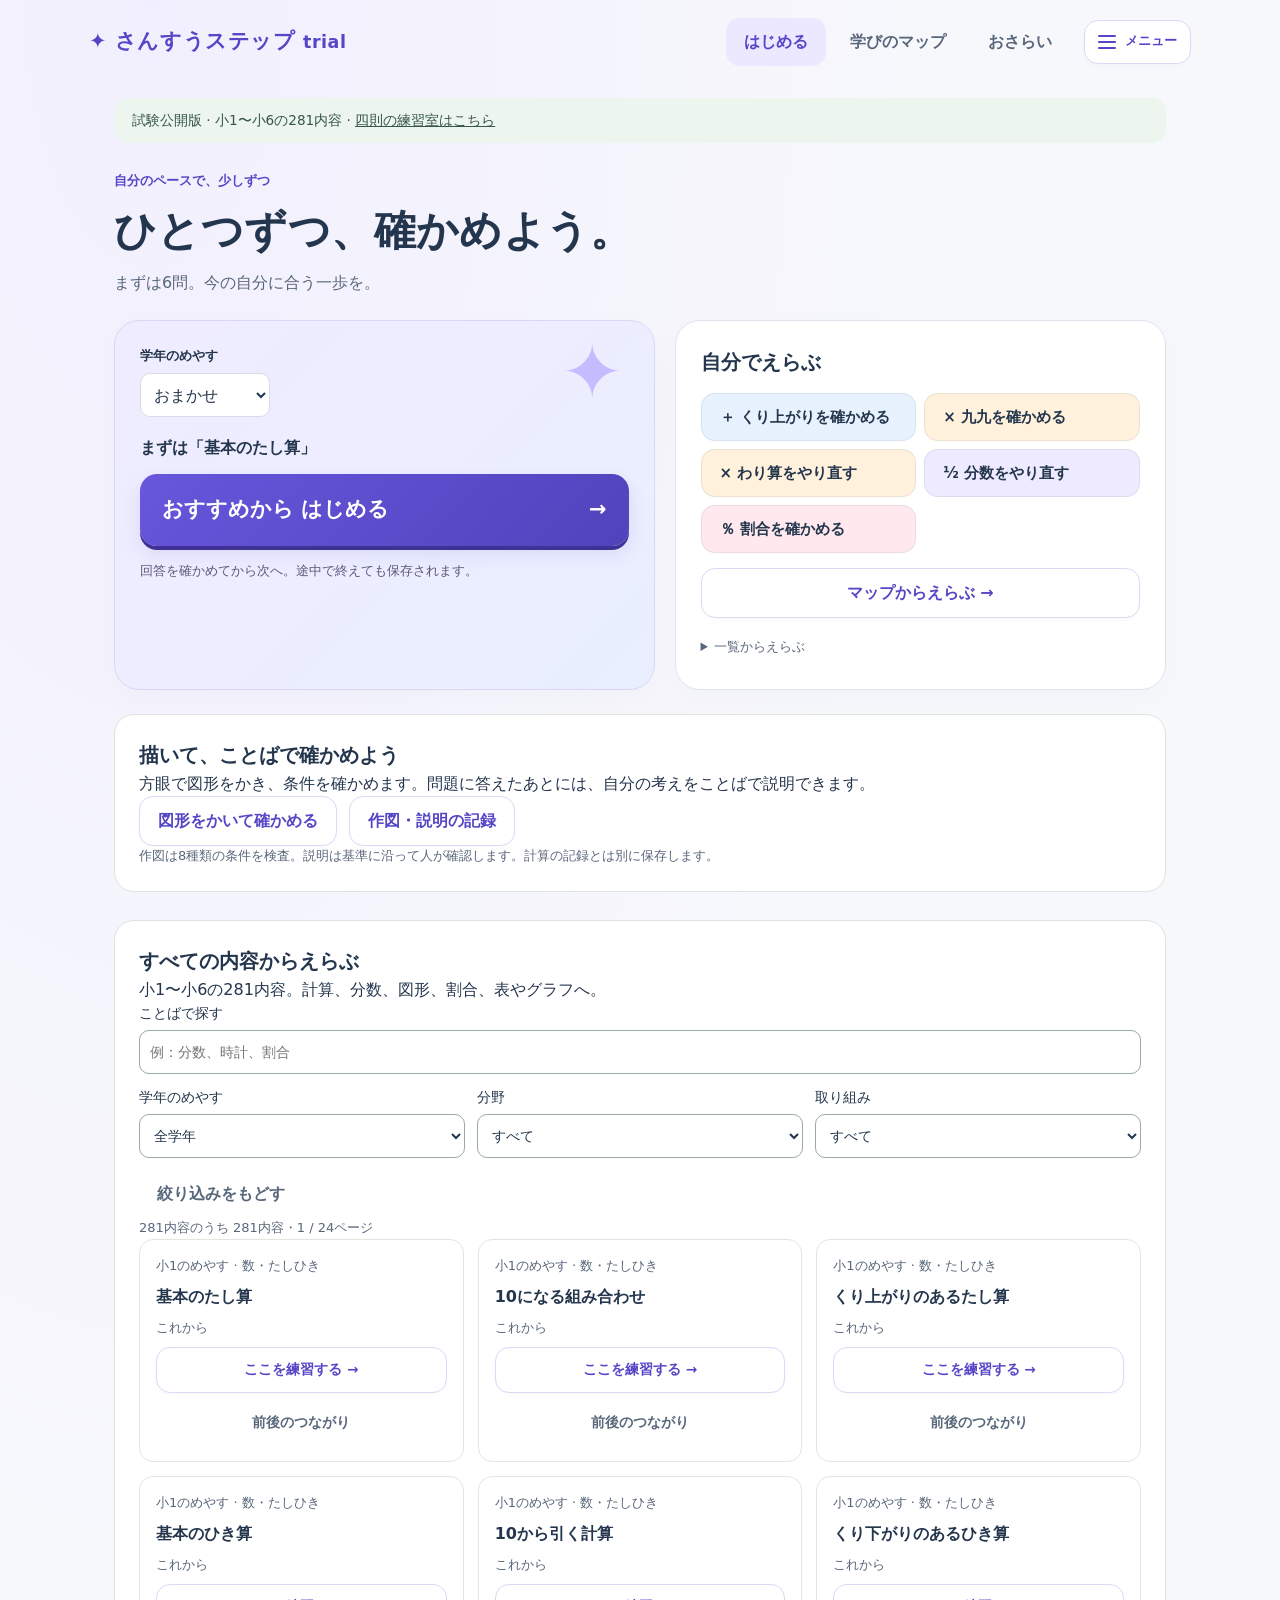
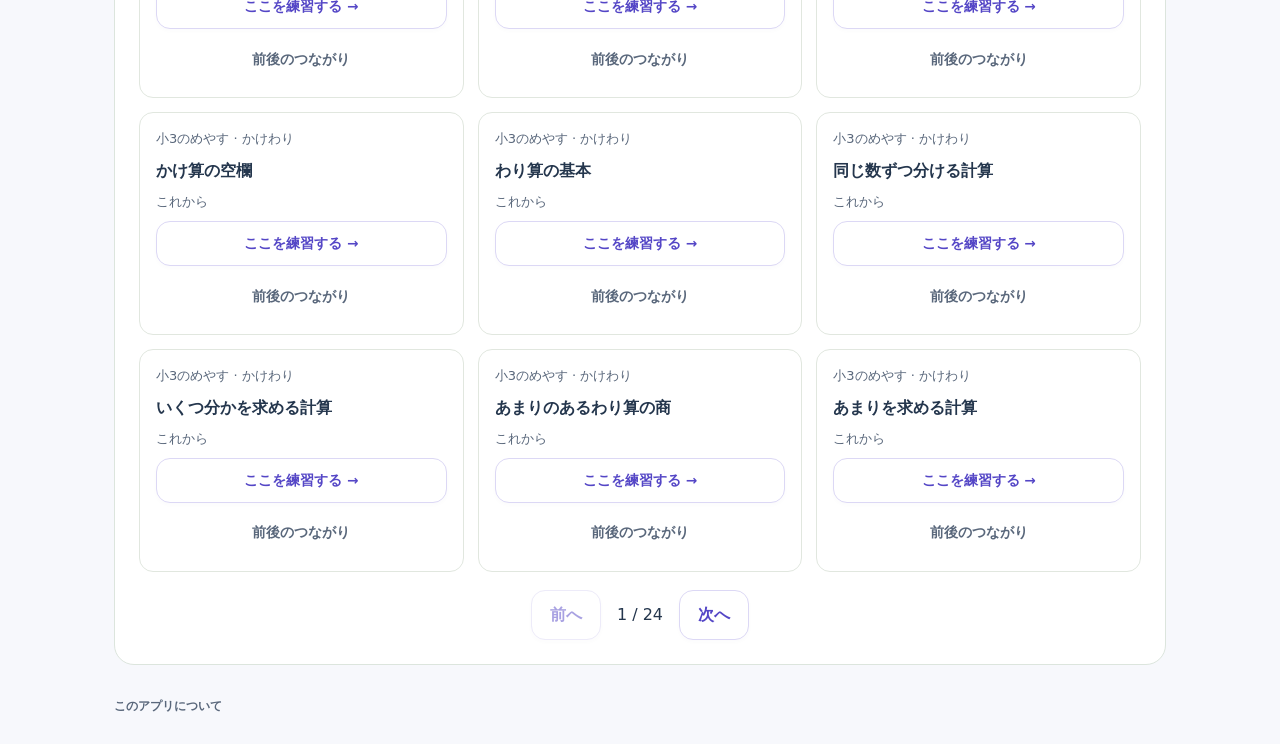
==== commit cb09a79e: "Add checked grid constructions and written reasoning review to trial" ====
--- a/docs/index.html
+++ b/docs/index.html
@@ -1,10 +1,14 @@
 <!doctype html><html lang="ja">
-<meta charset="utf-8"><link rel="icon" href="data:,"><meta name="viewport" content="width=device-width, initial-scale=1"><title>さんすうステップ trial｜小1〜小6の算数</title><meta name="referrer" content="no-referrer"><link rel="stylesheet" href="./curriculum-trial.css"><link rel="stylesheet" href="./relearning.css">
+<meta charset="utf-8"><link rel="icon" href="data:,"><meta name="viewport" content="width=device-width, initial-scale=1"><title>さんすうステップ trial｜小1〜小6の算数</title><link rel="stylesheet" href="./understanding-trial.css"><meta name="referrer" content="no-referrer"><link rel="stylesheet" href="./curriculum-trial.css"><link rel="stylesheet" href="./relearning.css">
 <body><header><a class="brand" href="./">✦ さんすうステップ <small>trial</small></a><nav aria-label="メニュー"><button id="go-home" class="nav active">はじめる</button><button id="go-map" class="nav">学びのマップ</button><button id="go-review" class="nav">おさらい <span id="due-count"></span></button></nav><button id="menu-toggle" class="menu-toggle secondary" aria-label="メニューと表示設定を開く" aria-haspopup="dialog" aria-controls="settings-drawer" aria-expanded="false"><span class="burger" aria-hidden="true"><i></i><i></i><i></i></span><span>メニュー</span></button></header>
 <main><p class="trial-banner">試験公開版 · 小1〜小6の281内容 · <a href="./arithmetic/">四則の練習室はこちら</a></p><div id="error" role="alert" hidden></div><div id="feedback" role="status" hidden></div>
 <section id="home"><div class="welcome"><span class="eyebrow">自分のペースで、少しずつ</span><h1>ひとつずつ、確かめよう。</h1><p>まずは6問。今の自分に合う一歩を。</p></div><div class="home-grid">
 <section class="start-card"><div class="spark" aria-hidden="true">✦</div><label for="auto-grade">学年のめやす</label><select id="auto-grade"><option value="">おまかせ</option><option value="1">1年</option><option value="2">2年</option><option value="3">3年</option><option value="4">4年</option><option value="5">5年</option><option value="6">6年</option></select><p id="recommended-label"></p><button id="start-recommended" class="big">おすすめから はじめる <span aria-hidden="true">→</span></button><small>回答を確かめてから次へ。途中で終えても保存されます。</small></section>
-<section class="pick-card"><h2>自分でえらぶ</h2><div id="entries" class="quick-picks"></div><button id="browse" class="secondary wide">マップからえらぶ →</button><details><summary>一覧からえらぶ</summary><div class="select-row"><select id="grade" aria-label="学年"><option value="">全学年</option><option value="1">1年</option><option value="2">2年</option><option value="3">3年</option><option value="4">4年</option><option value="5">5年</option><option value="6">6年</option></select><select id="topic" aria-label="学ぶ内容"></select></div><button id="start-selected" class="secondary">これをやってみる</button></details></section></div><section class="trial-browser" aria-labelledby="trial-browser-title">
+<section class="pick-card"><h2>自分でえらぶ</h2><div id="entries" class="quick-picks"></div><button id="browse" class="secondary wide">マップからえらぶ →</button><details><summary>一覧からえらぶ</summary><div class="select-row"><select id="grade" aria-label="学年"><option value="">全学年</option><option value="1">1年</option><option value="2">2年</option><option value="3">3年</option><option value="4">4年</option><option value="5">5年</option><option value="6">6年</option></select><select id="topic" aria-label="学ぶ内容"></select></div><button id="start-selected" class="secondary">これをやってみる</button></details></section></div><section class="understanding-entry" aria-labelledby="understanding-entry-title">
+<h2 id="understanding-entry-title">描いて、ことばで確かめよう</h2>
+<p>方眼で図形をかき、条件を確かめます。問題に答えたあとには、自分の考えをことばで説明できます。</p>
+<div class="understanding-actions"><button id="open-construction" class="secondary" type="button">図形をかいて確かめる</button><button id="open-understanding-history" class="secondary" type="button">作図・説明の記録</button></div>
+<p class="format">作図は8種類の条件を検査。説明は基準に沿って人が確認します。計算の記録とは別に保存します。</p></section><section class="trial-browser" aria-labelledby="trial-browser-title">
 <h2 id="trial-browser-title">すべての内容からえらぶ</h2>
 <p>小1〜小6の281内容。計算、分数、図形、割合、表やグラフへ。</p>
 <label for="trial-search">ことばで探す<input id="trial-search" type="search" placeholder="例：分数、時計、割合" autocomplete="off"></label>
@@ -20,15 +24,32 @@
 <section id="result-screen" hidden aria-labelledby="result-title">
 <div class="result-stamp" id="result-mark" aria-hidden="true"></div><h1 id="result-title" tabindex="-1"></h1>
 <div class="result-card"><p id="result-question"></p><div id="result-visual" hidden></div><p id="result-response"></p><p id="result-evidence" class="format"></p></div>
-<div class="result-actions"><button id="review-answer" class="secondary">この問題の答えと考え方を見る</button><button id="next-question">次の問題へ →</button></div><button id="finish-result" class="quiet">ここで終えて保存する</button></section></main><footer><button id="about" class="quiet">このアプリについて</button></footer>
+<div class="result-actions"><button id="review-answer" class="secondary">この問題の答えと考え方を見る</button><button id="next-question">次の問題へ →</button></div><button id="explain-answer" class="secondary" type="button">考え方をことばで説明する</button><button id="finish-result" class="quiet">ここで終えて保存する</button></section></main><footer><button id="about" class="quiet">このアプリについて</button></footer>
 <dialog id="support-dialog" aria-labelledby="support-title"><div class="dialog-head"><h2 id="support-title">一緒に確かめましょう</h2><button id="close-support" class="quiet" aria-label="解説を閉じる">✕</button></div><div class="dialog-scroll"><div id="support" hidden></div><div id="textbook-lesson" hidden></div></div><button id="back-question" class="wide">閉じて戻る</button></dialog>
 <dialog id="node-dialog" aria-labelledby="node-title"><div class="dialog-head"><h2 id="node-title"></h2><button id="close-node" class="quiet" aria-label="内容を閉じる">✕</button></div><div class="dialog-scroll"><p id="node-status" class="pill"></p><div id="node-relations"></div></div><button id="node-start" class="wide">ここをやってみる →</button></dialog>
-<dialog id="about-dialog" aria-labelledby="about-title"><h2 id="about-title">さんすうステップ</h2><p>回答はこのブラウザーに保存されます。別の端末とは同期しません。</p><p>マップの「2問できた」は、別の問題をヒントなしで2回続けて答えた記録です。内容ぜんぶの理解を決めるものではありません。</p><p>問題えらびやおさらいの間隔は試作中です。</p><button id="export-record" class="secondary">記録を書き出す</button><label for="import-record">書き出した記録を選ぶ</label><input id="import-record" type="file" accept=".json,application/json"><p id="restore-status" role="status"></p><button id="confirm-restore" class="secondary" disabled>確認した記録で復元する</button><button id="export-recovery" class="secondary">復元前の控えを書き出す</button><button id="erase-record" class="quiet">このブラウザーの記録を消す</button><details class="trial-scope"><summary>試験版の範囲・記録・報告</summary>
-<p>全281内容に問題・採点・ヒント・図解・おさらいを接続した試験版です。作図や自由な説明を評価する機能は、まだありません。学年は選ぶためのめやすです。</p>
+<dialog id="about-dialog" aria-labelledby="about-title"><h2 id="about-title">さんすうステップ</h2><p>回答はこのブラウザーに保存されます。別の端末とは同期しません。</p><p>マップの「2問できた」は、別の問題をヒントなしで2回続けて答えた記録です。内容ぜんぶの理解を決めるものではありません。</p><p>問題えらびやおさらいの間隔は試作中です。</p><button id="export-record" class="secondary">記録を書き出す</button><label for="import-record">書き出した記録を選ぶ</label><input id="import-record" type="file" accept=".json,application/json"><p id="restore-status" role="status"></p><button id="confirm-restore" class="secondary" disabled>確認した記録で復元する</button><button id="export-recovery" class="secondary">復元前の控えを書き出す</button><button id="erase-record" class="quiet">計算の学習記録を消す</button><details class="trial-scope"><summary>試験版の範囲・記録・報告</summary>
+<p>全281内容に問題・採点・ヒント・図解・おさらいを接続した試験版です。8種類の方眼作図と、回答後の説明記録・基準に沿った人による確認もできます。作図は明示した図形条件を検査し、自由な説明は自動で正解にしません。学年は選ぶためのめやすです。</p>
 <p>教材の本文や画像をそのまま配信せず、このプロジェクトで作成した問題文・計算で描く図・解説を使っています。AIの支援による制作・機械検証を含み、独立教師による全面確認は未実施です。回答記録は理解全体や苦手の原因、教育効果の判定ではありません。</p>
 <p>記録はこのブラウザーに保存します。広告・課金・解析サービス・外部への回答送信はありません。メニューから記録の書き出し・復元ができます。以前の四則trialの記録はそのまま残し、<a href="./arithmetic/">四則の練習室</a>で再開できます。</p>
+<p>作図・説明は計算の記録と分けて保存します。ホームの「作図・説明の記録」から書き出し・取り込み・削除ができます。作図・説明の結果から理解全体の認定は行いません。</p>
 <p><a href="./NOTICE.txt">由来と利用条件</a> · <a href="./manifest.json">配信ファイルと検証範囲</a></p>
 <button id="trial-report" class="secondary" type="button">不具合の報告メモを保存</button><p id="trial-report-status" role="status"></p>
 <p>自動送信はしません。報告先：<a href="mailto:yggdrasil.w@gmail.com?subject=shogakusansuDB%20trial">yggdrasil.w@gmail.com</a></p></details><button id="close-about" class="wide">とじる</button></dialog>
 <dialog id="settings-drawer" aria-labelledby="settings-title"><div class="dialog-head"><div><span class="eyebrow">自分に合う、学びの時間</span><h2 id="settings-title">メニューと表示設定</h2></div><button id="close-settings" class="quiet" aria-label="メニューを閉じる">✕</button></div><nav class="drawer-nav" aria-label="画面をえらぶ"><button data-nav="go-home">はじめる <span aria-hidden="true">→</span></button><button data-nav="go-map">学びのマップ <span aria-hidden="true">→</span></button><button data-nav="go-review">おさらい <span aria-hidden="true">→</span></button></nav><p id="drawer-learning-note" class="format" hidden>今の取り組みを終えると、画面を切り替えられます。</p><section class="display-settings"><h3>読みやすさと動き</h3><fieldset><legend>文字の大きさ</legend><div class="setting-options"><label><input type="radio" name="text-size" value="standard" checked>標準</label><label><input type="radio" name="text-size" value="large">大きめ</label><label><input type="radio" name="text-size" value="extra">さらに大きめ</label></div></fieldset><fieldset><legend>画面の動き</legend><div class="setting-options"><label><input type="radio" name="motion" value="system" checked>端末に合わせる</label><label><input type="radio" name="motion" value="reduce">ひかえめ</label></div><p class="format">ひかえめでは、タップの波紋や自動再生を止めます。図解は一段ずつ進められます。</p></fieldset><label class="setting-toggle"><span>数える問題をりんごの絵にする<small>丸の表示にも切り替えられます</small></span><input id="picture-objects" type="checkbox" checked></label><p class="settings-preview">ひとつずつ、確かめよう。<span>12 ＋ 8 ＝ ?</span></p><p class="format">表示設定はこのブラウザーに保存されます。</p></section><button id="record-menu" class="secondary">学習記録の書き出し・復元</button><button id="settings-done" class="wide">この設定で戻る</button></dialog>
-<script src="./browser-client.js"></script><script src="./display-settings.js"></script><script src="./measurement-renderer.js"></script><script src="./textbook-renderer.js"></script><script src="./visual-renderer.js"></script><script src="./curriculum-trial.js"></script><script src="./relearning-ui.js"></script></body></html>
+<script src="./browser-client.js"></script><script src="./display-settings.js"></script><script src="./measurement-renderer.js"></script><script src="./textbook-renderer.js"></script><script src="./visual-renderer.js"></script><script src="./curriculum-trial.js"></script><script src="./relearning-ui.js"></script><dialog id="understanding-dialog" aria-labelledby="understanding-title">
+<div class="dialog-head"><h2 id="understanding-title">描いて・説明して確かめる</h2><button id="close-understanding" type="button" class="quiet" aria-label="作図と説明を閉じる">✕</button></div>
+<section id="drawing-panel"><label for="construction-task">かいてみる図形<select id="construction-task"></select></label><p id="construction-instruction"></p>
+<p class="format">交点をタップして点をえらびます。キーボードでは矢印で位置を動かし、Enterで点を置けます。左から右が横、上から下が縦のます数です。</p>
+<svg id="construction-board" viewBox="0 0 492 360" role="application" tabindex="0" aria-label="作図の方眼。矢印キーで位置を動かし、Enterで点を置く。Backspaceでひとつ戻す。"></svg><p id="construction-cursor" role="status"></p><p id="construction-points" role="status"></p>
+<div class="understanding-actions"><button id="construction-undo" type="button" class="secondary">ひとつ戻す</button><button id="construction-clear" type="button" class="quiet">かき直す</button><button id="construction-check" type="button">図形の条件を確かめる</button></div><div id="construction-feedback" role="status"></div></section>
+<section id="explanation-panel" hidden><h3>この問題の考え方を書こう</h3><p id="explanation-question" class="understanding-source"></p><div id="explanation-visual" hidden></div>
+<label for="reason-givens">どの数・図・条件を使った？<textarea id="reason-givens" maxlength="4000" placeholder="問題でわかっていることを書こう"></textarea></label>
+<label for="reason-method">なぜ、その式や方法にした？<textarea id="reason-method" maxlength="4000" placeholder="式だけでなく、その理由も書こう"></textarea></label>
+<label for="reason-check">どうやって確かめられる？<textarea id="reason-check" maxlength="4000" placeholder="逆の計算、図、単位や大きさなどで確かめよう"></textarea></label>
+<button id="reason-submit" type="button">説明を保存して確かめる</button><p class="format">考え中のところも書けます。文章を保存しただけでは正解にしません。入力途中はこのタブに残します。</p></section>
+<section id="understanding-history" hidden><h3>作図・説明・確認の記録</h3><div id="understanding-records"></div></section>
+<section id="understanding-review" hidden><div id="understanding-review-content"></div>
+<div id="reason-review-form"><h3>基準に沿って確認する</h3><label>確認する人<select id="reason-review-role"><option value="self">本人の振り返り</option><option value="reviewer">確認者の評価</option></select></label><label>確認者の名前・呼び名（任意）<input id="reason-review-name" maxlength="120"></label><label>問題の数・図・条件を正しく使っている<select id="reason-rating-0"><option value="unsure">まだ確かめたい</option><option value="met">説明できている</option><option value="revise">直してみよう</option></select></label><label>式や方法を選んだ理由がつながっている<select id="reason-rating-1"><option value="unsure">まだ確かめたい</option><option value="met">説明できている</option><option value="revise">直してみよう</option></select></label><label>答えを確かめる方法が説明できている<select id="reason-rating-2"><option value="unsure">まだ確かめたい</option><option value="met">説明できている</option><option value="revise">直してみよう</option></select></label>
+<label>よいところ・次に確かめたいこと<textarea id="reason-review-comment" maxlength="4000"></textarea></label><button id="reason-save-review" type="button">確認結果を保存する</button><p class="format">確認者の名前は端末内の記録です。本人性や正式な教師承認を証明するものではありません。</p></div>
+<button id="understanding-back-history" type="button" class="secondary">記録の一覧へ</button></section>
+<p id="understanding-status" role="status"></p><div class="understanding-tools"><h3>作図・説明の記録を持ち運ぶ</h3><button id="export-understanding" type="button" class="secondary">作図・説明の記録を書き出す</button><label for="import-understanding">作図・説明の記録を追加する（今の記録は残す）<input id="import-understanding" type="file" accept=".json,application/json"></label><button id="clear-understanding" type="button" class="quiet">作図・説明の記録を消す</button><p class="format">説明文・確認者名・コメントも書き出しに含まれます。送信はしません。計算の記録の書き出し・復元はメニューからできます。</p></div><button id="understanding-done" type="button" class="wide">閉じて戻る</button></dialog><script src="./understanding-trial.js"></script></body></html>
--- a/docs/understanding-trial.css
+++ b/docs/understanding-trial.css
@@ -0,0 +1,2 @@
+.understanding-entry{margin-top:24px;padding:24px;border:1px solid #dce5dd;background:#fff;border-radius:20px}.understanding-entry h2{margin-top:0}.understanding-actions{display:flex;gap:12px;flex-wrap:wrap}.understanding-actions button{min-height:44px}#understanding-dialog{width:min(760px,calc(100vw - 24px));max-height:calc(100dvh - 24px);padding:20px;overflow:auto}#understanding-dialog label{display:grid;gap:6px;margin:12px 0;font-weight:600}#understanding-dialog input,#understanding-dialog select,#understanding-dialog textarea{font:inherit;padding:10px;border:1px solid #899ba7;border-radius:9px;min-width:0;width:100%;box-sizing:border-box}#understanding-dialog textarea{min-height:90px;resize:vertical}#construction-board{display:block;max-width:520px;width:100%;background:#fff;border:1px solid #a5b5c2;border-radius:12px;touch-action:manipulation}#construction-board:focus-visible{outline:3px solid #b98c28;outline-offset:3px}#construction-points,.understanding-source,.written-response{white-space:pre-wrap;overflow-wrap:anywhere}#construction-feedback{margin:12px 0;padding:12px;background:#eef5ef;border-radius:10px}#construction-feedback:empty{display:none}#understanding-status{white-space:pre-wrap;overflow-wrap:anywhere}#understanding-records{display:grid;gap:10px;max-height:45vh;overflow:auto}#understanding-records button{text-align:left}.written-response{padding:12px;border-radius:9px;background:#f0f4fa}.understanding-source{padding:12px;background:#f6f4ef;border-radius:9px}#understanding-review-content details{padding:12px;border:1px solid #dce5dd;border-radius:10px}.understanding-tools{margin-top:20px;padding-top:15px;border-top:1px solid #dce5dd}#reason-review-form{margin:18px 0;border:1px solid #dce5dd;padding:15px;border-radius:12px}@media(max-width:440px){#understanding-dialog{padding:14px}.understanding-actions>button{flex:1;min-width:120px}.understanding-entry{padding:16px}#construction-board{min-height:240px}}
+.construction-preview{display:block;width:100%;max-width:520px;border:1px solid #a5b5c2;border-radius:12px}#explain-answer{margin-top:16px;min-height:44px}#understanding-done{margin-top:18px}
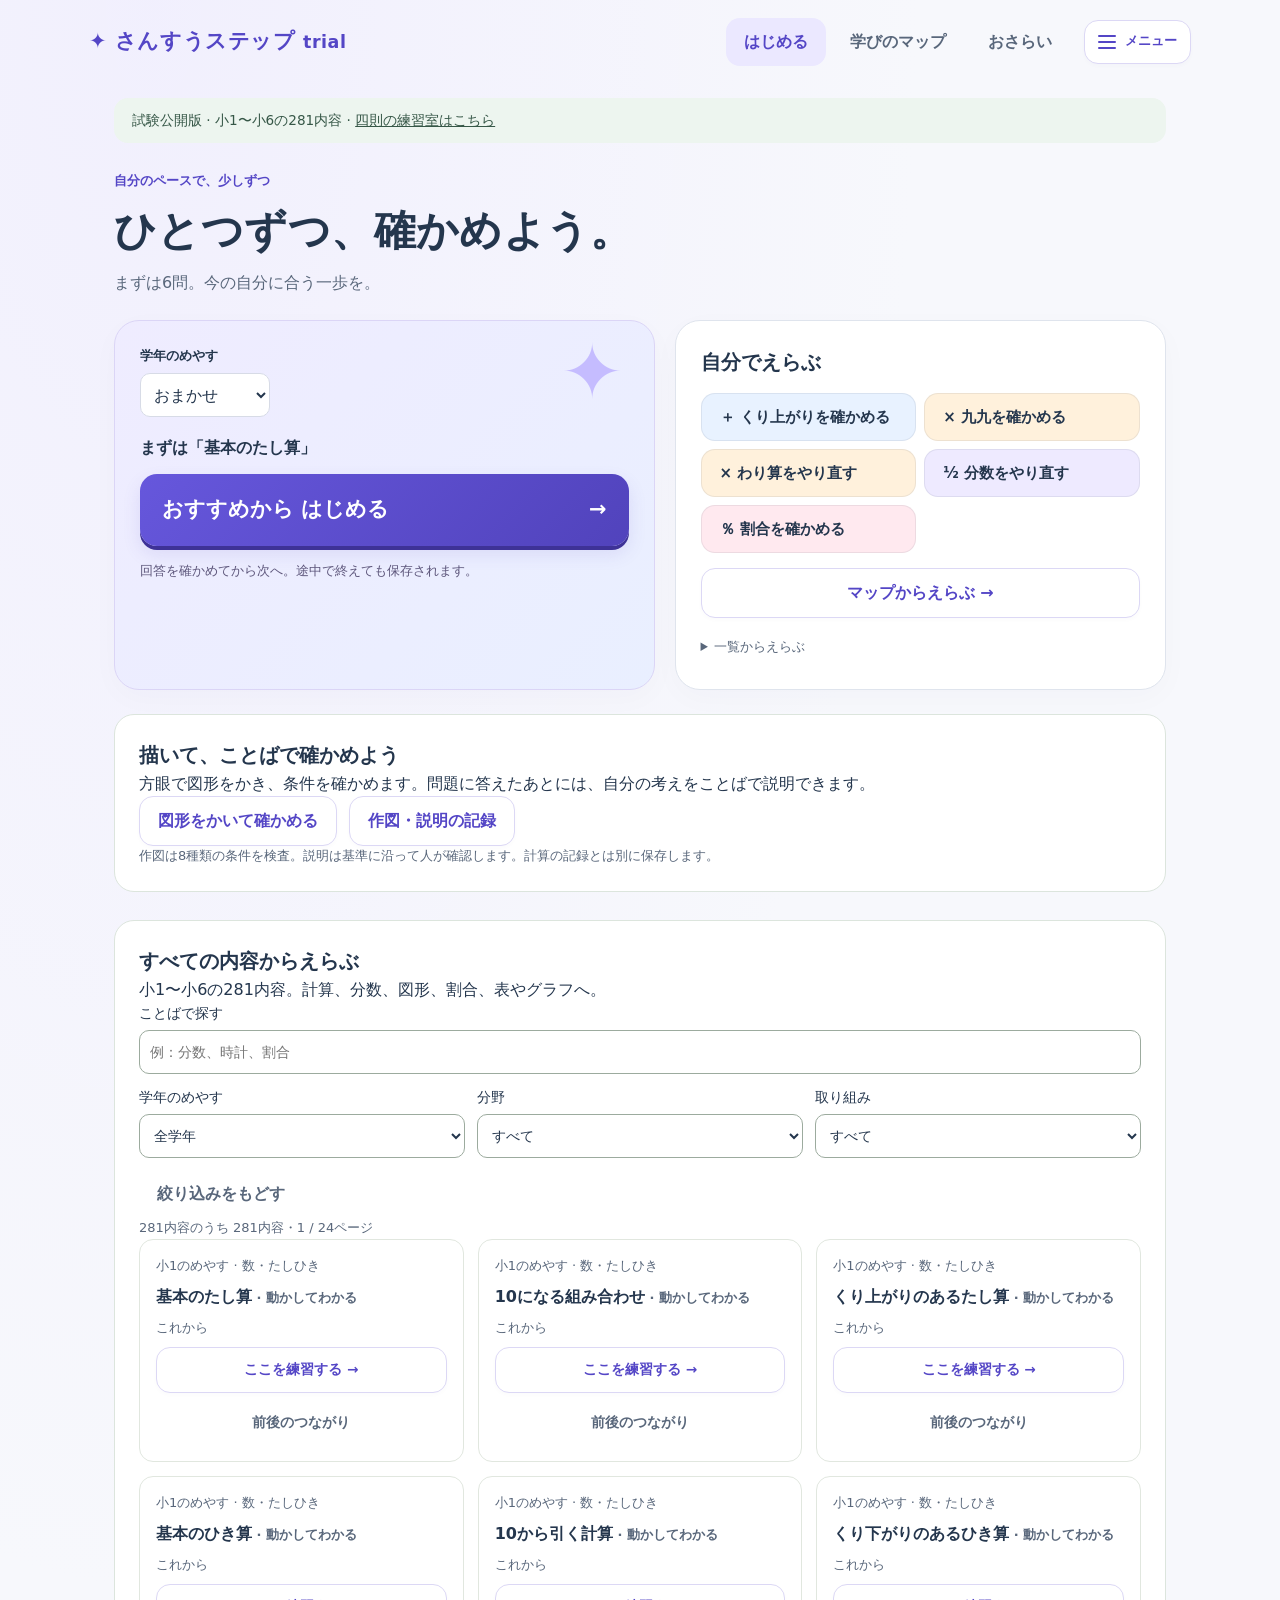
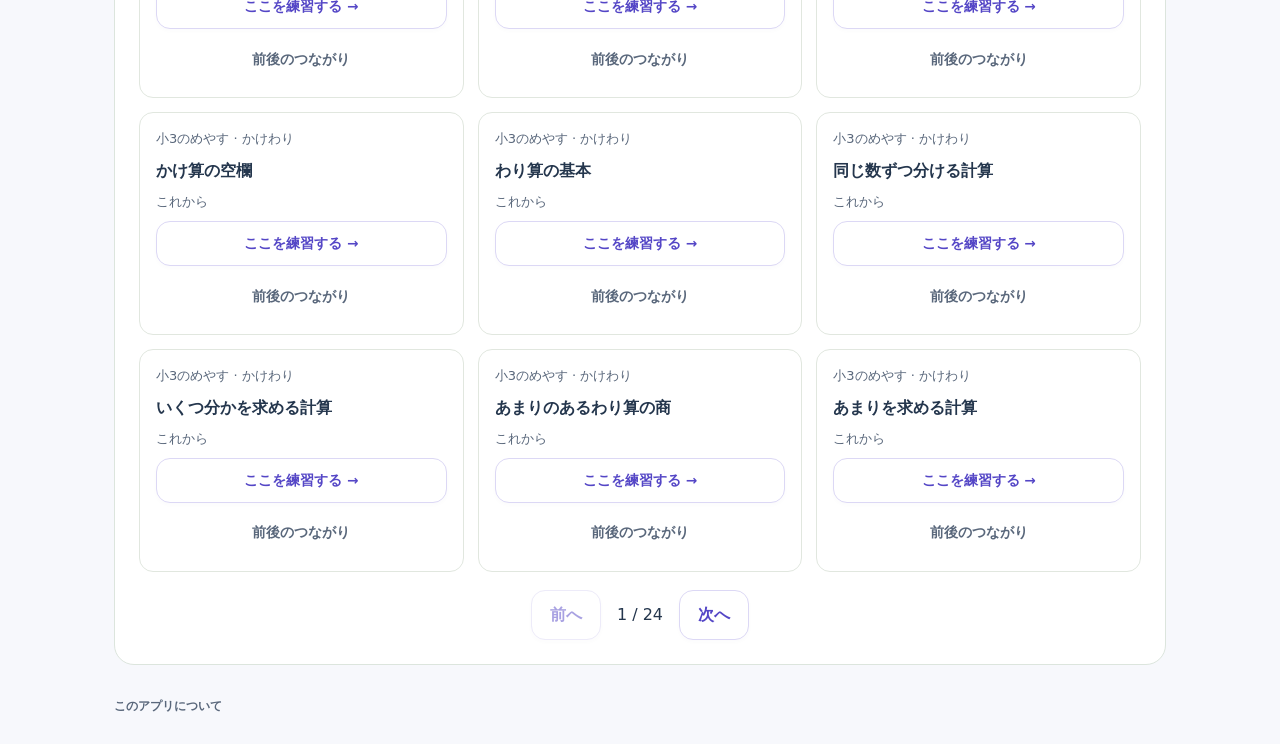
==== commit 47b876e8: "Add learner-controlled mathematical motion lessons for ten foundations" ====
--- a/docs/index.html
+++ b/docs/index.html
@@ -36,7 +36,7 @@
 <button id="trial-report" class="secondary" type="button">不具合の報告メモを保存</button><p id="trial-report-status" role="status"></p>
 <p>自動送信はしません。報告先：<a href="mailto:yggdrasil.w@gmail.com?subject=shogakusansuDB%20trial">yggdrasil.w@gmail.com</a></p></details><button id="close-about" class="wide">とじる</button></dialog>
 <dialog id="settings-drawer" aria-labelledby="settings-title"><div class="dialog-head"><div><span class="eyebrow">自分に合う、学びの時間</span><h2 id="settings-title">メニューと表示設定</h2></div><button id="close-settings" class="quiet" aria-label="メニューを閉じる">✕</button></div><nav class="drawer-nav" aria-label="画面をえらぶ"><button data-nav="go-home">はじめる <span aria-hidden="true">→</span></button><button data-nav="go-map">学びのマップ <span aria-hidden="true">→</span></button><button data-nav="go-review">おさらい <span aria-hidden="true">→</span></button></nav><p id="drawer-learning-note" class="format" hidden>今の取り組みを終えると、画面を切り替えられます。</p><section class="display-settings"><h3>読みやすさと動き</h3><fieldset><legend>文字の大きさ</legend><div class="setting-options"><label><input type="radio" name="text-size" value="standard" checked>標準</label><label><input type="radio" name="text-size" value="large">大きめ</label><label><input type="radio" name="text-size" value="extra">さらに大きめ</label></div></fieldset><fieldset><legend>画面の動き</legend><div class="setting-options"><label><input type="radio" name="motion" value="system" checked>端末に合わせる</label><label><input type="radio" name="motion" value="reduce">ひかえめ</label></div><p class="format">ひかえめでは、タップの波紋や自動再生を止めます。図解は一段ずつ進められます。</p></fieldset><label class="setting-toggle"><span>数える問題をりんごの絵にする<small>丸の表示にも切り替えられます</small></span><input id="picture-objects" type="checkbox" checked></label><p class="settings-preview">ひとつずつ、確かめよう。<span>12 ＋ 8 ＝ ?</span></p><p class="format">表示設定はこのブラウザーに保存されます。</p></section><button id="record-menu" class="secondary">学習記録の書き出し・復元</button><button id="settings-done" class="wide">この設定で戻る</button></dialog>
-<script src="./browser-client.js"></script><script src="./display-settings.js"></script><script src="./measurement-renderer.js"></script><script src="./textbook-renderer.js"></script><script src="./visual-renderer.js"></script><script src="./curriculum-trial.js"></script><script src="./relearning-ui.js"></script><dialog id="understanding-dialog" aria-labelledby="understanding-title">
+<script src="./browser-client.js"></script><script src="./display-settings.js"></script><script src="./measurement-renderer.js"></script><script src="./textbook-renderer.js"></script><script src="./visual-renderer.js"></script><script src="./curriculum-trial.js"></script><script src="./meaning-motion.js"></script><script src="./relearning-ui.js"></script><dialog id="understanding-dialog" aria-labelledby="understanding-title">
 <div class="dialog-head"><h2 id="understanding-title">描いて・説明して確かめる</h2><button id="close-understanding" type="button" class="quiet" aria-label="作図と説明を閉じる">✕</button></div>
 <section id="drawing-panel"><label for="construction-task">かいてみる図形<select id="construction-task"></select></label><p id="construction-instruction"></p>
 <p class="format">交点をタップして点をえらびます。キーボードでは矢印で位置を動かし、Enterで点を置けます。左から右が横、上から下が縦のます数です。</p>
--- a/docs/curriculum-trial.css
+++ b/docs/curriculum-trial.css
@@ -1 +1,3 @@
-.trial-banner{padding:12px 18px;margin:0 0 24px;border-radius:14px;background:#edf5ef;color:#365747;font-size:.85rem}.trial-banner a{color:inherit}.trial-browser{margin-top:28px;padding:24px;background:#fff;border:1px solid #dce5dd;border-radius:20px}.trial-browser h2{margin-top:0}.trial-filters{display:grid;grid-template-columns:repeat(3,minmax(0,1fr));gap:12px;margin:12px 0}.trial-browser label{display:grid;gap:6px;font-size:.86rem}.trial-browser input,.trial-browser select{width:100%;min-width:0;font:inherit;padding:10px;border:1px solid #9cab9e;border-radius:10px;background:white}.trial-topics{display:grid;grid-template-columns:repeat(3,minmax(0,1fr));gap:14px}.trial-topic{min-width:0;border:1px solid #e1e7df;border-radius:14px;padding:16px;display:flex;flex-direction:column;gap:8px}.trial-topic h3{font-size:1rem;margin:0;overflow-wrap:anywhere;flex:1}.trial-topic p{margin:0}.trial-topic button{width:100%;min-height:44px;font-size:.85rem}.trial-pagination{display:flex;align-items:center;justify-content:center;gap:16px;margin-top:18px}.trial-pagination button{min-height:44px}.trial-scope{font-size:.86rem}.trial-scope summary{cursor:pointer}.trial-scope a{color:#286550}.trial-scope button{margin:8px 0}#trial-search:focus-visible{outline:3px solid #c89328;outline-offset:3px}@media(max-width:700px){.trial-topics{grid-template-columns:repeat(2,minmax(0,1fr))}.trial-filters{grid-template-columns:1fr 1fr}.trial-filters label:last-child{grid-column:1/-1}}@media(max-width:440px){.trial-browser{padding:16px}.trial-topics{grid-template-columns:1fr}.trial-filters{gap:8px}.trial-pagination{gap:10px}}
+.trial-banner{padding:12px 18px;margin:0 0 24px;border-radius:14px;background:#edf5ef;color:#365747;font-size:.85rem}.trial-banner a{color:inherit}.trial-browser{margin-top:28px;padding:24px;background:#fff;border:1px solid #dce5dd;border-radius:20px}.trial-browser h2{margin-top:0}.trial-filters{display:grid;grid-template-columns:repeat(3,minmax(0,1fr));gap:12px;margin:12px 0}.trial-browser label{display:grid;gap:6px;font-size:.86rem}.trial-browser input,.trial-browser select{width:100%;min-width:0;font:inherit;padding:10px;border:1px solid #9cab9e;border-radius:10px;background:white}.trial-topics{display:grid;grid-template-columns:repeat(3,minmax(0,1fr));gap:14px}.trial-topic{min-width:0;border:1px solid #e1e7df;border-radius:14px;padding:16px;display:flex;flex-direction:column;gap:8px}.trial-topic h3{font-size:1rem;margin:0;overflow-wrap:anywhere;flex:1}.trial-topic p{margin:0}.trial-topic button{width:100%;min-height:44px;font-size:.85rem}.trial-pagination{display:flex;align-items:center;justify-content:center;gap:16px;margin-top:18px}.trial-pagination button{min-height:44px}.trial-scope{font-size:.86rem}.trial-scope summary{cursor:pointer}.trial-scope a{color:#286550}.trial-scope button{margin:8px 0}#trial-search:focus-visible{outline:3px solid #c89328;outline-offset:3px}@media(max-width:700px){.trial-topics{grid-template-columns:repeat(2,minmax(0,1fr))}.trial-filters{grid-template-columns:1fr 1fr}.trial-filters label:last-child{grid-column:1/-1}}@media(max-width:440px){.trial-browser{padding:16px}.trial-topics{grid-template-columns:1fr}.trial-filters{gap:8px}.trial-pagination{gap:10px}}
+
+.meaning-motion svg{display:block;width:100%;max-height:330px}.motion-prediction{padding:12px;border:1px solid #b7cec2;border-radius:12px}.motion-prediction label{display:block}.motion-prediction input{display:block;width:100%;max-width:220px;margin:10px 0}.meaning-motion .lesson-controls{flex-wrap:wrap}.meaning-motion .lesson-caption{min-height:3em}
